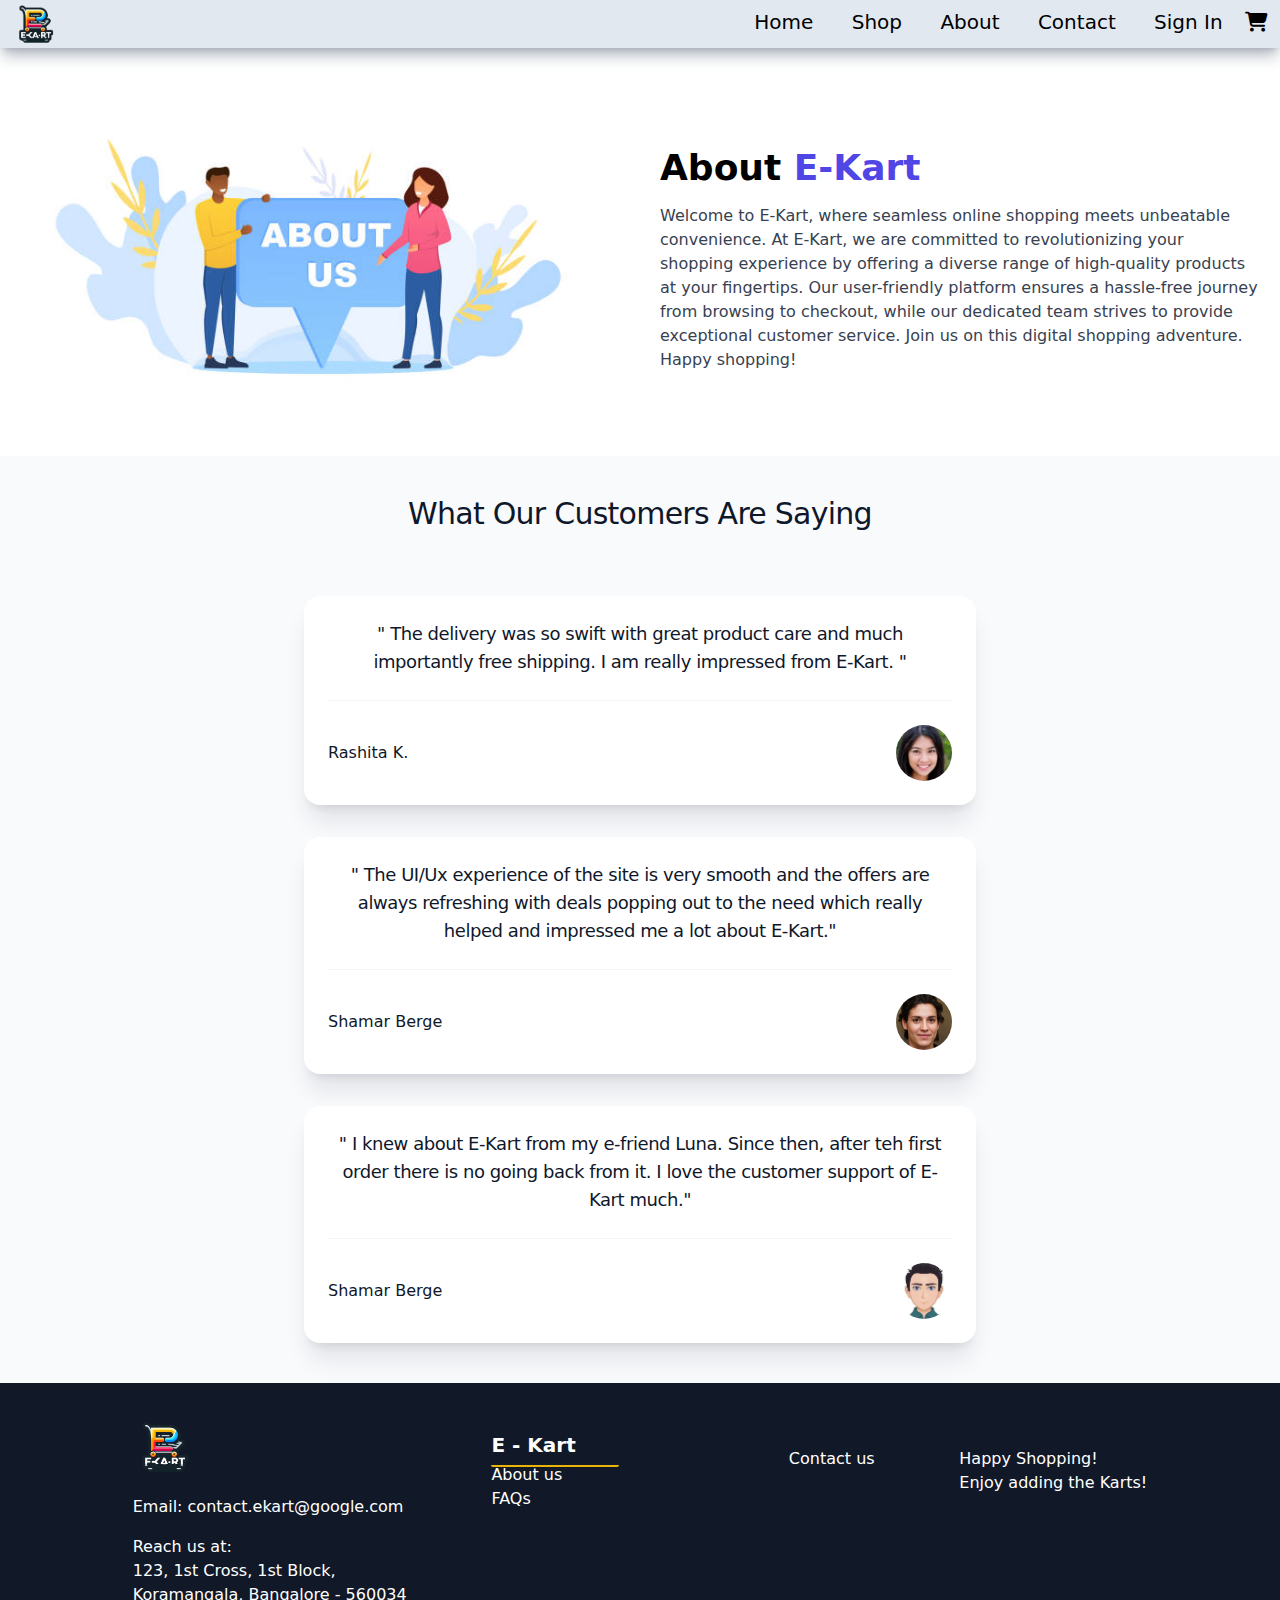
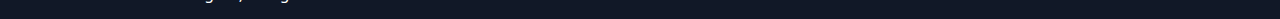
==== prod/about.html @ db1062e4 ":tada: Initialize project" ====
<!DOCTYPE html>
<html lang="en">
<head>
    <meta charset="UTF-8">
    <meta name="viewport" content="width=device-width, initial-scale=1.0">
    <title>About</title>
    <link rel="stylesheet" href="output.css">
    <link rel="shortcut icon" href="../img/logo.png" type="image/x-icon">
    <link rel="stylesheet" href="https://cdnjs.cloudflare.com/ajax/libs/font-awesome/6.4.0/css/all.min.css">
</head>
<body>
    <!-- Navbar - Starts Here -->
    <nav class="bg-slate-200 shadow-lg shadow-gray-400/80">
        <div class="flex place-content-between px-3">
            <div>
                <img class="h-12 w-auto" src="../img/logo.png" alt="Logo">
            </div>
            <div class="pt-2">
                <div class="text-xl">
                    <a class="px-4 hover:text-green-700" href="index.html">Home</a>
                    <a class="px-4 hover:text-green-700" href="shop.html">Shop</a>
                    <a class="px-4 hover:text-green-700" href="about.html">About</a>
                    <a class="px-4 hover:text-green-700" href="contact.html">Contact</a>
                    <a class="px-4 hover:text-green-700" href="signin.html">Sign In</a>
                    <a href="cart.html"><i id="bag" class="fa-solid fa-cart-shopping"></i></a>
                </div>
            </div>
        </div>
    </nav>
    <!-- Navbar - Ends Here -->

    <section class="about">
        <div class="flex items-center max-w-screen-xl">
            <div class="w-1/2 p-10">
                <div class="image object-center text-center">
                    <img src="../img/about.png" alt="About Us">
                </div>
            </div>
            <div class="w-1/2 p-5">
                <div class="text">
                    <h2 class="my-4 font-bold text-3xl sm:text-4xl">About <span class="text-indigo-600">E-Kart</span>
                    </h2>
                    <p class="text-gray-700">
                        Welcome to E-Kart, where seamless online shopping meets unbeatable convenience. At E-Kart, we are committed to revolutionizing your shopping experience by offering a diverse range of high-quality products at your fingertips. Our user-friendly platform ensures a hassle-free journey from browsing to checkout, while our dedicated team strives to provide exceptional customer service. Join us on this digital shopping adventure. Happy shopping!
                    </p>
                </div>
            </div>
        </div>
    </section>

    <!-- Testimonials - Section starts here -->
    <section id="testimonials" class="bg-slate-50 py-10">
        <div class="mx-auto max-w-7xl px-4 sm:px-6 lg:px-8 text-center">
            <h2 class="font-display text-3xl tracking-tight text-slate-900">What Our Customers Are Saying</h2>
                <ul class="mx-auto mt-16 grid max-w-2xl grid-cols-1 gap-6 sm:gap-8">
            
                <li class="flex flex-col gap-y-6 sm:gap-y-8">
                    <figure class="relative rounded-2xl bg-white p-6 shadow-xl shadow-slate-900/10">
                        <p class="text-lg tracking-tight text-slate-900">" The delivery was so swift with great product care and much importantly free shipping. I am really impressed from E-Kart. "</p>
                        <figcaption class="relative mt-6 flex items-center justify-between border-t border-slate-100 pt-6">
                        <div>
                            <div class="font-display text-base text-slate-900">Rashita K.</div>
                        </div>
                        <div class="overflow-hidden rounded-full bg-slate-50">
                            <img class="h-14 w-14 object-cover" src="../img/feedback/f1.jpeg" alt="user1">
                        </div>
                        </figcaption>
                    </figure>
                </li>

                <li class="flex flex-col gap-y-6 sm:gap-y-8">
                    <figure class="relative rounded-2xl bg-white p-6 shadow-xl shadow-slate-900/10">
                    <p class="text-lg tracking-tight text-slate-900">" The UI/Ux experience of the site is very smooth and the offers are always refreshing with deals popping out to the need which really helped and impressed me a lot about E-Kart."</p>
                    <figcaption class="relative mt-6 flex items-center justify-between border-t border-slate-100 pt-6">
                        <div>
                        <div class="font-display text-base text-slate-900">Shamar Berge</div>
                        </div>
                        <div class="overflow-hidden rounded-full bg-slate-50">
                        <img class="h-14 w-14 object-cover" src="../img/feedback/f2.jpg" alt="user2">
                        </div>
                    </figcaption>
                    </figure>
                </li>

                <li class="flex flex-col gap-y-6 sm:gap-y-8">
                    <figure class="relative rounded-2xl bg-white p-6 shadow-xl shadow-slate-900/10">
                    <p class="text-lg tracking-tight text-slate-900">" I knew about E-Kart from my e-friend Luna. Since then, after teh first order there is no going back from it. I love the customer support of E-Kart much."</p>
                    <figcaption class="relative mt-6 flex items-center justify-between border-t border-slate-100 pt-6">
                        <div>
                        <div class="font-display text-base text-slate-900">Shamar Berge</div>
                        </div>
                        <div class="overflow-hidden rounded-full bg-slate-50">
                        <img class="h-14 w-14 object-cover" src="../img/feedback/f3.jpeg" alt="user2">
                        </div>
                    </figcaption>
                    </figure>
                </li>
            </ul>
        </div>
      </section>
    <!-- Testimonials - Section starts here -->


    <!-- Footer - Section starts here -->
    <footer class="w-full bg-gray-900 px-4 text-white pt-8 flex flex-col md:flex-row flex-wrap justify-evenly md:px-12">
        <div>
            <img class="w-30 h-16 rounded-full" src="../img/logo.png" alt="">
            <p class="my-4">Email: contact.ekart@google.com</p>
            <p class="pb-3">
                Reach us at: <br> 
                123, 1st Cross, 1st Block, <br>
                Koramangala, Bangalore - 560034
            </p>
        </div>

        <div>
            <h2 class="font-bold text-xl mt-4">E - Kart</h2>
            <div class="w-32 h-1 border-b-2 border-yellow-500 rounded-2xl my-1">
                <a class="w-auto" href="about.html">About us</p>
                <p>FAQs</p>
            </div>
        </div>

        <div class="mt-3 pt-5">
            <a href="contact.html">Contact us</p>
        </div>

        <div class="mt-3 pt-5">
            <p>Happy Shopping!</p>
            <p>Enjoy adding the Karts!</p>
        </div>
    </footer>
    <!-- Footer - Section ends here -->

</body>
</html>
---- prod/output.css ----
/*
! tailwindcss v3.4.1 | MIT License | https://tailwindcss.com
*/

/*
1. Prevent padding and border from affecting element width. (https://github.com/mozdevs/cssremedy/issues/4)
2. Allow adding a border to an element by just adding a border-width. (https://github.com/tailwindcss/tailwindcss/pull/116)
*/

*,
::before,
::after {
  box-sizing: border-box;
  /* 1 */
  border-width: 0;
  /* 2 */
  border-style: solid;
  /* 2 */
  border-color: #e5e7eb;
  /* 2 */
}

::before,
::after {
  --tw-content: '';
}

/*
1. Use a consistent sensible line-height in all browsers.
2. Prevent adjustments of font size after orientation changes in iOS.
3. Use a more readable tab size.
4. Use the user's configured `sans` font-family by default.
5. Use the user's configured `sans` font-feature-settings by default.
6. Use the user's configured `sans` font-variation-settings by default.
7. Disable tap highlights on iOS
*/

html,
:host {
  line-height: 1.5;
  /* 1 */
  -webkit-text-size-adjust: 100%;
  /* 2 */
  -moz-tab-size: 4;
  /* 3 */
  -o-tab-size: 4;
     tab-size: 4;
  /* 3 */
  font-family: ui-sans-serif, system-ui, sans-serif, "Apple Color Emoji", "Segoe UI Emoji", "Segoe UI Symbol", "Noto Color Emoji";
  /* 4 */
  font-feature-settings: normal;
  /* 5 */
  font-variation-settings: normal;
  /* 6 */
  -webkit-tap-highlight-color: transparent;
  /* 7 */
}

/*
1. Remove the margin in all browsers.
2. Inherit line-height from `html` so users can set them as a class directly on the `html` element.
*/

body {
  margin: 0;
  /* 1 */
  line-height: inherit;
  /* 2 */
}

/*
1. Add the correct height in Firefox.
2. Correct the inheritance of border color in Firefox. (https://bugzilla.mozilla.org/show_bug.cgi?id=190655)
3. Ensure horizontal rules are visible by default.
*/

hr {
  height: 0;
  /* 1 */
  color: inherit;
  /* 2 */
  border-top-width: 1px;
  /* 3 */
}

/*
Add the correct text decoration in Chrome, Edge, and Safari.
*/

abbr:where([title]) {
  -webkit-text-decoration: underline dotted;
          text-decoration: underline dotted;
}

/*
Remove the default font size and weight for headings.
*/

h1,
h2,
h3,
h4,
h5,
h6 {
  font-size: inherit;
  font-weight: inherit;
}

/*
Reset links to optimize for opt-in styling instead of opt-out.
*/

a {
  color: inherit;
  text-decoration: inherit;
}

/*
Add the correct font weight in Edge and Safari.
*/

b,
strong {
  font-weight: bolder;
}

/*
1. Use the user's configured `mono` font-family by default.
2. Use the user's configured `mono` font-feature-settings by default.
3. Use the user's configured `mono` font-variation-settings by default.
4. Correct the odd `em` font sizing in all browsers.
*/

code,
kbd,
samp,
pre {
  font-family: ui-monospace, SFMono-Regular, Menlo, Monaco, Consolas, "Liberation Mono", "Courier New", monospace;
  /* 1 */
  font-feature-settings: normal;
  /* 2 */
  font-variation-settings: normal;
  /* 3 */
  font-size: 1em;
  /* 4 */
}

/*
Add the correct font size in all browsers.
*/

small {
  font-size: 80%;
}

/*
Prevent `sub` and `sup` elements from affecting the line height in all browsers.
*/

sub,
sup {
  font-size: 75%;
  line-height: 0;
  position: relative;
  vertical-align: baseline;
}

sub {
  bottom: -0.25em;
}

sup {
  top: -0.5em;
}

/*
1. Remove text indentation from table contents in Chrome and Safari. (https://bugs.chromium.org/p/chromium/issues/detail?id=999088, https://bugs.webkit.org/show_bug.cgi?id=201297)
2. Correct table border color inheritance in all Chrome and Safari. (https://bugs.chromium.org/p/chromium/issues/detail?id=935729, https://bugs.webkit.org/show_bug.cgi?id=195016)
3. Remove gaps between table borders by default.
*/

table {
  text-indent: 0;
  /* 1 */
  border-color: inherit;
  /* 2 */
  border-collapse: collapse;
  /* 3 */
}

/*
1. Change the font styles in all browsers.
2. Remove the margin in Firefox and Safari.
3. Remove default padding in all browsers.
*/

button,
input,
optgroup,
select,
textarea {
  font-family: inherit;
  /* 1 */
  font-feature-settings: inherit;
  /* 1 */
  font-variation-settings: inherit;
  /* 1 */
  font-size: 100%;
  /* 1 */
  font-weight: inherit;
  /* 1 */
  line-height: inherit;
  /* 1 */
  color: inherit;
  /* 1 */
  margin: 0;
  /* 2 */
  padding: 0;
  /* 3 */
}

/*
Remove the inheritance of text transform in Edge and Firefox.
*/

button,
select {
  text-transform: none;
}

/*
1. Correct the inability to style clickable types in iOS and Safari.
2. Remove default button styles.
*/

button,
[type='button'],
[type='reset'],
[type='submit'] {
  -webkit-appearance: button;
  /* 1 */
  background-color: transparent;
  /* 2 */
  background-image: none;
  /* 2 */
}

/*
Use the modern Firefox focus style for all focusable elements.
*/

:-moz-focusring {
  outline: auto;
}

/*
Remove the additional `:invalid` styles in Firefox. (https://github.com/mozilla/gecko-dev/blob/2f9eacd9d3d995c937b4251a5557d95d494c9be1/layout/style/res/forms.css#L728-L737)
*/

:-moz-ui-invalid {
  box-shadow: none;
}

/*
Add the correct vertical alignment in Chrome and Firefox.
*/

progress {
  vertical-align: baseline;
}

/*
Correct the cursor style of increment and decrement buttons in Safari.
*/

::-webkit-inner-spin-button,
::-webkit-outer-spin-button {
  height: auto;
}

/*
1. Correct the odd appearance in Chrome and Safari.
2. Correct the outline style in Safari.
*/

[type='search'] {
  -webkit-appearance: textfield;
  /* 1 */
  outline-offset: -2px;
  /* 2 */
}

/*
Remove the inner padding in Chrome and Safari on macOS.
*/

::-webkit-search-decoration {
  -webkit-appearance: none;
}

/*
1. Correct the inability to style clickable types in iOS and Safari.
2. Change font properties to `inherit` in Safari.
*/

::-webkit-file-upload-button {
  -webkit-appearance: button;
  /* 1 */
  font: inherit;
  /* 2 */
}

/*
Add the correct display in Chrome and Safari.
*/

summary {
  display: list-item;
}

/*
Removes the default spacing and border for appropriate elements.
*/

blockquote,
dl,
dd,
h1,
h2,
h3,
h4,
h5,
h6,
hr,
figure,
p,
pre {
  margin: 0;
}

fieldset {
  margin: 0;
  padding: 0;
}

legend {
  padding: 0;
}

ol,
ul,
menu {
  list-style: none;
  margin: 0;
  padding: 0;
}

/*
Reset default styling for dialogs.
*/

dialog {
  padding: 0;
}

/*
Prevent resizing textareas horizontally by default.
*/

textarea {
  resize: vertical;
}

/*
1. Reset the default placeholder opacity in Firefox. (https://github.com/tailwindlabs/tailwindcss/issues/3300)
2. Set the default placeholder color to the user's configured gray 400 color.
*/

input::-moz-placeholder, textarea::-moz-placeholder {
  opacity: 1;
  /* 1 */
  color: #9ca3af;
  /* 2 */
}

input::placeholder,
textarea::placeholder {
  opacity: 1;
  /* 1 */
  color: #9ca3af;
  /* 2 */
}

/*
Set the default cursor for buttons.
*/

button,
[role="button"] {
  cursor: pointer;
}

/*
Make sure disabled buttons don't get the pointer cursor.
*/

:disabled {
  cursor: default;
}

/*
1. Make replaced elements `display: block` by default. (https://github.com/mozdevs/cssremedy/issues/14)
2. Add `vertical-align: middle` to align replaced elements more sensibly by default. (https://github.com/jensimmons/cssremedy/issues/14#issuecomment-634934210)
   This can trigger a poorly considered lint error in some tools but is included by design.
*/

img,
svg,
video,
canvas,
audio,
iframe,
embed,
object {
  display: block;
  /* 1 */
  vertical-align: middle;
  /* 2 */
}

/*
Constrain images and videos to the parent width and preserve their intrinsic aspect ratio. (https://github.com/mozdevs/cssremedy/issues/14)
*/

img,
video {
  max-width: 100%;
  height: auto;
}

/* Make elements with the HTML hidden attribute stay hidden by default */

[hidden] {
  display: none;
}

*, ::before, ::after {
  --tw-border-spacing-x: 0;
  --tw-border-spacing-y: 0;
  --tw-translate-x: 0;
  --tw-translate-y: 0;
  --tw-rotate: 0;
  --tw-skew-x: 0;
  --tw-skew-y: 0;
  --tw-scale-x: 1;
  --tw-scale-y: 1;
  --tw-pan-x:  ;
  --tw-pan-y:  ;
  --tw-pinch-zoom:  ;
  --tw-scroll-snap-strictness: proximity;
  --tw-gradient-from-position:  ;
  --tw-gradient-via-position:  ;
  --tw-gradient-to-position:  ;
  --tw-ordinal:  ;
  --tw-slashed-zero:  ;
  --tw-numeric-figure:  ;
  --tw-numeric-spacing:  ;
  --tw-numeric-fraction:  ;
  --tw-ring-inset:  ;
  --tw-ring-offset-width: 0px;
  --tw-ring-offset-color: #fff;
  --tw-ring-color: rgb(59 130 246 / 0.5);
  --tw-ring-offset-shadow: 0 0 #0000;
  --tw-ring-shadow: 0 0 #0000;
  --tw-shadow: 0 0 #0000;
  --tw-shadow-colored: 0 0 #0000;
  --tw-blur:  ;
  --tw-brightness:  ;
  --tw-contrast:  ;
  --tw-grayscale:  ;
  --tw-hue-rotate:  ;
  --tw-invert:  ;
  --tw-saturate:  ;
  --tw-sepia:  ;
  --tw-drop-shadow:  ;
  --tw-backdrop-blur:  ;
  --tw-backdrop-brightness:  ;
  --tw-backdrop-contrast:  ;
  --tw-backdrop-grayscale:  ;
  --tw-backdrop-hue-rotate:  ;
  --tw-backdrop-invert:  ;
  --tw-backdrop-opacity:  ;
  --tw-backdrop-saturate:  ;
  --tw-backdrop-sepia:  ;
}

::backdrop {
  --tw-border-spacing-x: 0;
  --tw-border-spacing-y: 0;
  --tw-translate-x: 0;
  --tw-translate-y: 0;
  --tw-rotate: 0;
  --tw-skew-x: 0;
  --tw-skew-y: 0;
  --tw-scale-x: 1;
  --tw-scale-y: 1;
  --tw-pan-x:  ;
  --tw-pan-y:  ;
  --tw-pinch-zoom:  ;
  --tw-scroll-snap-strictness: proximity;
  --tw-gradient-from-position:  ;
  --tw-gradient-via-position:  ;
  --tw-gradient-to-position:  ;
  --tw-ordinal:  ;
  --tw-slashed-zero:  ;
  --tw-numeric-figure:  ;
  --tw-numeric-spacing:  ;
  --tw-numeric-fraction:  ;
  --tw-ring-inset:  ;
  --tw-ring-offset-width: 0px;
  --tw-ring-offset-color: #fff;
  --tw-ring-color: rgb(59 130 246 / 0.5);
  --tw-ring-offset-shadow: 0 0 #0000;
  --tw-ring-shadow: 0 0 #0000;
  --tw-shadow: 0 0 #0000;
  --tw-shadow-colored: 0 0 #0000;
  --tw-blur:  ;
  --tw-brightness:  ;
  --tw-contrast:  ;
  --tw-grayscale:  ;
  --tw-hue-rotate:  ;
  --tw-invert:  ;
  --tw-saturate:  ;
  --tw-sepia:  ;
  --tw-drop-shadow:  ;
  --tw-backdrop-blur:  ;
  --tw-backdrop-brightness:  ;
  --tw-backdrop-contrast:  ;
  --tw-backdrop-grayscale:  ;
  --tw-backdrop-hue-rotate:  ;
  --tw-backdrop-invert:  ;
  --tw-backdrop-opacity:  ;
  --tw-backdrop-saturate:  ;
  --tw-backdrop-sepia:  ;
}

.container {
  width: 100%;
}

@media (min-width: 640px) {
  .container {
    max-width: 640px;
  }
}

@media (min-width: 768px) {
  .container {
    max-width: 768px;
  }
}

@media (min-width: 1024px) {
  .container {
    max-width: 1024px;
  }
}

@media (min-width: 1280px) {
  .container {
    max-width: 1280px;
  }
}

@media (min-width: 1536px) {
  .container {
    max-width: 1536px;
  }
}

.pointer-events-none {
  pointer-events: none;
}

.absolute {
  position: absolute;
}

.relative {
  position: relative;
}

.inset-0 {
  inset: 0px;
}

.left-0 {
  left: 0px;
}

.right-0 {
  right: 0px;
}

.top-0 {
  top: 0px;
}

.m-2 {
  margin: 0.5rem;
}

.mx-auto {
  margin-left: auto;
  margin-right: auto;
}

.my-1 {
  margin-top: 0.25rem;
  margin-bottom: 0.25rem;
}

.my-2 {
  margin-top: 0.5rem;
  margin-bottom: 0.5rem;
}

.my-3 {
  margin-top: 0.75rem;
  margin-bottom: 0.75rem;
}

.my-4 {
  margin-top: 1rem;
  margin-bottom: 1rem;
}

.my-6 {
  margin-top: 1.5rem;
  margin-bottom: 1.5rem;
}

.mb-1 {
  margin-bottom: 0.25rem;
}

.mb-2 {
  margin-bottom: 0.5rem;
}

.mb-4 {
  margin-bottom: 1rem;
}

.mb-5 {
  margin-bottom: 1.25rem;
}

.ml-2 {
  margin-left: 0.5rem;
}

.mr-2 {
  margin-right: 0.5rem;
}

.mr-3 {
  margin-right: 0.75rem;
}

.mr-4 {
  margin-right: 1rem;
}

.mt-1 {
  margin-top: 0.25rem;
}

.mt-10 {
  margin-top: 2.5rem;
}

.mt-16 {
  margin-top: 4rem;
}

.mt-2 {
  margin-top: 0.5rem;
}

.mt-20 {
  margin-top: 5rem;
}

.mt-3 {
  margin-top: 0.75rem;
}

.mt-4 {
  margin-top: 1rem;
}

.mt-5 {
  margin-top: 1.25rem;
}

.mt-6 {
  margin-top: 1.5rem;
}

.block {
  display: block;
}

.flex {
  display: flex;
}

.table {
  display: table;
}

.grid {
  display: grid;
}

.h-1 {
  height: 0.25rem;
}

.h-12 {
  height: 3rem;
}

.h-14 {
  height: 3.5rem;
}

.h-16 {
  height: 4rem;
}

.h-32 {
  height: 8rem;
}

.h-48 {
  height: 12rem;
}

.h-64 {
  height: 16rem;
}

.h-80 {
  height: 20rem;
}

.h-\[80vh\] {
  height: 80vh;
}

.h-\[90vh\] {
  height: 90vh;
}

.w-1\/2 {
  width: 50%;
}

.w-14 {
  width: 3.5rem;
}

.w-16 {
  width: 4rem;
}

.w-2\/4 {
  width: 50%;
}

.w-32 {
  width: 8rem;
}

.w-72 {
  width: 18rem;
}

.w-8 {
  width: 2rem;
}

.w-\[110px\] {
  width: 110px;
}

.w-auto {
  width: auto;
}

.w-fit {
  width: -moz-fit-content;
  width: fit-content;
}

.w-full {
  width: 100%;
}

.max-w-2xl {
  max-width: 42rem;
}

.max-w-7xl {
  max-width: 80rem;
}

.max-w-md {
  max-width: 28rem;
}

.max-w-screen-xl {
  max-width: 1280px;
}

.max-w-xl {
  max-width: 36rem;
}

.flex-initial {
  flex: 0 1 auto;
}

.origin-left {
  transform-origin: left;
}

.-translate-y-1\/2 {
  --tw-translate-y: -50%;
  transform: translate(var(--tw-translate-x), var(--tw-translate-y)) rotate(var(--tw-rotate)) skewX(var(--tw-skew-x)) skewY(var(--tw-skew-y)) scaleX(var(--tw-scale-x)) scaleY(var(--tw-scale-y));
}

.transform {
  transform: translate(var(--tw-translate-x), var(--tw-translate-y)) rotate(var(--tw-rotate)) skewX(var(--tw-skew-x)) skewY(var(--tw-skew-y)) scaleX(var(--tw-scale-x)) scaleY(var(--tw-scale-y));
}

.cursor-auto {
  cursor: auto;
}

.cursor-pointer {
  cursor: pointer;
}

.grid-cols-1 {
  grid-template-columns: repeat(1, minmax(0, 1fr));
}

.flex-row {
  flex-direction: row;
}

.flex-col {
  flex-direction: column;
}

.flex-wrap {
  flex-wrap: wrap;
}

.place-content-center {
  place-content: center;
}

.place-content-between {
  place-content: space-between;
}

.place-content-evenly {
  place-content: space-evenly;
}

.place-items-center {
  place-items: center;
}

.items-center {
  align-items: center;
}

.justify-center {
  justify-content: center;
}

.justify-between {
  justify-content: space-between;
}

.justify-evenly {
  justify-content: space-evenly;
}

.justify-items-center {
  justify-items: center;
}

.gap-4 {
  gap: 1rem;
}

.gap-6 {
  gap: 1.5rem;
}

.gap-x-14 {
  -moz-column-gap: 3.5rem;
       column-gap: 3.5rem;
}

.gap-y-20 {
  row-gap: 5rem;
}

.gap-y-6 {
  row-gap: 1.5rem;
}

.overflow-hidden {
  overflow: hidden;
}

.truncate {
  overflow: hidden;
  text-overflow: ellipsis;
  white-space: nowrap;
}

.rounded {
  border-radius: 0.25rem;
}

.rounded-2xl {
  border-radius: 1rem;
}

.rounded-full {
  border-radius: 9999px;
}

.rounded-lg {
  border-radius: 0.5rem;
}

.rounded-md {
  border-radius: 0.375rem;
}

.rounded-xl {
  border-radius: 0.75rem;
}

.rounded-t-xl {
  border-top-left-radius: 0.75rem;
  border-top-right-radius: 0.75rem;
}

.border {
  border-width: 1px;
}

.border-0 {
  border-width: 0px;
}

.border-b-2 {
  border-bottom-width: 2px;
}

.border-t {
  border-top-width: 1px;
}

.border-gray-300 {
  --tw-border-opacity: 1;
  border-color: rgb(209 213 219 / var(--tw-border-opacity));
}

.border-slate-100 {
  --tw-border-opacity: 1;
  border-color: rgb(241 245 249 / var(--tw-border-opacity));
}

.border-yellow-500 {
  --tw-border-opacity: 1;
  border-color: rgb(234 179 8 / var(--tw-border-opacity));
}

.bg-blue-500 {
  --tw-bg-opacity: 1;
  background-color: rgb(59 130 246 / var(--tw-bg-opacity));
}

.bg-gray-100 {
  --tw-bg-opacity: 1;
  background-color: rgb(243 244 246 / var(--tw-bg-opacity));
}

.bg-gray-200 {
  --tw-bg-opacity: 1;
  background-color: rgb(229 231 235 / var(--tw-bg-opacity));
}

.bg-gray-700 {
  --tw-bg-opacity: 1;
  background-color: rgb(55 65 81 / var(--tw-bg-opacity));
}

.bg-gray-900 {
  --tw-bg-opacity: 1;
  background-color: rgb(17 24 39 / var(--tw-bg-opacity));
}

.bg-green-500 {
  --tw-bg-opacity: 1;
  background-color: rgb(34 197 94 / var(--tw-bg-opacity));
}

.bg-indigo-500 {
  --tw-bg-opacity: 1;
  background-color: rgb(99 102 241 / var(--tw-bg-opacity));
}

.bg-red-500 {
  --tw-bg-opacity: 1;
  background-color: rgb(239 68 68 / var(--tw-bg-opacity));
}

.bg-slate-200 {
  --tw-bg-opacity: 1;
  background-color: rgb(226 232 240 / var(--tw-bg-opacity));
}

.bg-slate-50 {
  --tw-bg-opacity: 1;
  background-color: rgb(248 250 252 / var(--tw-bg-opacity));
}

.bg-white {
  --tw-bg-opacity: 1;
  background-color: rgb(255 255 255 / var(--tw-bg-opacity));
}

.bg-cover {
  background-size: cover;
}

.bg-top {
  background-position: top;
}

.object-cover {
  -o-object-fit: cover;
     object-fit: cover;
}

.object-center {
  -o-object-position: center;
     object-position: center;
}

.p-10 {
  padding: 2.5rem;
}

.p-5 {
  padding: 1.25rem;
}

.p-6 {
  padding: 1.5rem;
}

.p-8 {
  padding: 2rem;
}

.p-\[14px\] {
  padding: 14px;
}

.px-0 {
  padding-left: 0px;
  padding-right: 0px;
}

.px-2 {
  padding-left: 0.5rem;
  padding-right: 0.5rem;
}

.px-3 {
  padding-left: 0.75rem;
  padding-right: 0.75rem;
}

.px-4 {
  padding-left: 1rem;
  padding-right: 1rem;
}

.px-6 {
  padding-left: 1.5rem;
  padding-right: 1.5rem;
}

.py-1 {
  padding-top: 0.25rem;
  padding-bottom: 0.25rem;
}

.py-10 {
  padding-top: 2.5rem;
  padding-bottom: 2.5rem;
}

.py-2 {
  padding-top: 0.5rem;
  padding-bottom: 0.5rem;
}

.py-20 {
  padding-top: 5rem;
  padding-bottom: 5rem;
}

.py-3 {
  padding-top: 0.75rem;
  padding-bottom: 0.75rem;
}

.py-4 {
  padding-top: 1rem;
  padding-bottom: 1rem;
}

.py-8 {
  padding-top: 2rem;
  padding-bottom: 2rem;
}

.pb-10 {
  padding-bottom: 2.5rem;
}

.pb-20 {
  padding-bottom: 5rem;
}

.pb-3 {
  padding-bottom: 0.75rem;
}

.pb-8 {
  padding-bottom: 2rem;
}

.pt-10 {
  padding-top: 2.5rem;
}

.pt-2 {
  padding-top: 0.5rem;
}

.pt-3 {
  padding-top: 0.75rem;
}

.pt-5 {
  padding-top: 1.25rem;
}

.pt-6 {
  padding-top: 1.5rem;
}

.pt-8 {
  padding-top: 2rem;
}

.pt-\[100px\] {
  padding-top: 100px;
}

.text-left {
  text-align: left;
}

.text-center {
  text-align: center;
}

.text-2xl {
  font-size: 1.5rem;
  line-height: 2rem;
}

.text-3xl {
  font-size: 1.875rem;
  line-height: 2.25rem;
}

.text-4xl {
  font-size: 2.25rem;
  line-height: 2.5rem;
}

.text-5xl {
  font-size: 3rem;
  line-height: 1;
}

.text-base {
  font-size: 1rem;
  line-height: 1.5rem;
}

.text-lg {
  font-size: 1.125rem;
  line-height: 1.75rem;
}

.text-sm {
  font-size: 0.875rem;
  line-height: 1.25rem;
}

.text-xl {
  font-size: 1.25rem;
  line-height: 1.75rem;
}

.text-xs {
  font-size: 0.75rem;
  line-height: 1rem;
}

.font-bold {
  font-weight: 700;
}

.font-medium {
  font-weight: 500;
}

.font-normal {
  font-weight: 400;
}

.font-semibold {
  font-weight: 600;
}

.uppercase {
  text-transform: uppercase;
}

.capitalize {
  text-transform: capitalize;
}

.leading-6 {
  line-height: 1.5rem;
}

.leading-8 {
  line-height: 2rem;
}

.leading-tight {
  line-height: 1.25;
}

.tracking-tight {
  letter-spacing: -0.025em;
}

.text-black {
  --tw-text-opacity: 1;
  color: rgb(0 0 0 / var(--tw-text-opacity));
}

.text-cyan-400 {
  --tw-text-opacity: 1;
  color: rgb(34 211 238 / var(--tw-text-opacity));
}

.text-gray-400 {
  --tw-text-opacity: 1;
  color: rgb(156 163 175 / var(--tw-text-opacity));
}

.text-gray-500 {
  --tw-text-opacity: 1;
  color: rgb(107 114 128 / var(--tw-text-opacity));
}

.text-gray-600 {
  --tw-text-opacity: 1;
  color: rgb(75 85 99 / var(--tw-text-opacity));
}

.text-gray-700 {
  --tw-text-opacity: 1;
  color: rgb(55 65 81 / var(--tw-text-opacity));
}

.text-gray-800 {
  --tw-text-opacity: 1;
  color: rgb(31 41 55 / var(--tw-text-opacity));
}

.text-gray-900 {
  --tw-text-opacity: 1;
  color: rgb(17 24 39 / var(--tw-text-opacity));
}

.text-green-700 {
  --tw-text-opacity: 1;
  color: rgb(21 128 61 / var(--tw-text-opacity));
}

.text-indigo-600 {
  --tw-text-opacity: 1;
  color: rgb(79 70 229 / var(--tw-text-opacity));
}

.text-orange-400 {
  --tw-text-opacity: 1;
  color: rgb(251 146 60 / var(--tw-text-opacity));
}

.text-red-700 {
  --tw-text-opacity: 1;
  color: rgb(185 28 28 / var(--tw-text-opacity));
}

.text-slate-900 {
  --tw-text-opacity: 1;
  color: rgb(15 23 42 / var(--tw-text-opacity));
}

.text-teal-600 {
  --tw-text-opacity: 1;
  color: rgb(13 148 136 / var(--tw-text-opacity));
}

.text-white {
  --tw-text-opacity: 1;
  color: rgb(255 255 255 / var(--tw-text-opacity));
}

.antialiased {
  -webkit-font-smoothing: antialiased;
  -moz-osx-font-smoothing: grayscale;
}

.opacity-60 {
  opacity: 0.6;
}

.opacity-75 {
  opacity: 0.75;
}

.shadow-2xl {
  --tw-shadow: 0 25px 50px -12px rgb(0 0 0 / 0.25);
  --tw-shadow-colored: 0 25px 50px -12px var(--tw-shadow-color);
  box-shadow: var(--tw-ring-offset-shadow, 0 0 #0000), var(--tw-ring-shadow, 0 0 #0000), var(--tw-shadow);
}

.shadow-lg {
  --tw-shadow: 0 10px 15px -3px rgb(0 0 0 / 0.1), 0 4px 6px -4px rgb(0 0 0 / 0.1);
  --tw-shadow-colored: 0 10px 15px -3px var(--tw-shadow-color), 0 4px 6px -4px var(--tw-shadow-color);
  box-shadow: var(--tw-ring-offset-shadow, 0 0 #0000), var(--tw-ring-shadow, 0 0 #0000), var(--tw-shadow);
}

.shadow-md {
  --tw-shadow: 0 4px 6px -1px rgb(0 0 0 / 0.1), 0 2px 4px -2px rgb(0 0 0 / 0.1);
  --tw-shadow-colored: 0 4px 6px -1px var(--tw-shadow-color), 0 2px 4px -2px var(--tw-shadow-color);
  box-shadow: var(--tw-ring-offset-shadow, 0 0 #0000), var(--tw-ring-shadow, 0 0 #0000), var(--tw-shadow);
}

.shadow-xl {
  --tw-shadow: 0 20px 25px -5px rgb(0 0 0 / 0.1), 0 8px 10px -6px rgb(0 0 0 / 0.1);
  --tw-shadow-colored: 0 20px 25px -5px var(--tw-shadow-color), 0 8px 10px -6px var(--tw-shadow-color);
  box-shadow: var(--tw-ring-offset-shadow, 0 0 #0000), var(--tw-ring-shadow, 0 0 #0000), var(--tw-shadow);
}

.shadow-gray-400\/80 {
  --tw-shadow-color: rgb(156 163 175 / 0.8);
  --tw-shadow: var(--tw-shadow-colored);
}

.shadow-slate-900\/10 {
  --tw-shadow-color: rgb(15 23 42 / 0.1);
  --tw-shadow: var(--tw-shadow-colored);
}

.outline-none {
  outline: 2px solid transparent;
  outline-offset: 2px;
}

.ring-4 {
  --tw-ring-offset-shadow: var(--tw-ring-inset) 0 0 0 var(--tw-ring-offset-width) var(--tw-ring-offset-color);
  --tw-ring-shadow: var(--tw-ring-inset) 0 0 0 calc(4px + var(--tw-ring-offset-width)) var(--tw-ring-color);
  box-shadow: var(--tw-ring-offset-shadow), var(--tw-ring-shadow), var(--tw-shadow, 0 0 #0000);
}

.ring-gray-900\/5 {
  --tw-ring-color: rgb(17 24 39 / 0.05);
}

.transition-all {
  transition-property: all;
  transition-timing-function: cubic-bezier(0.4, 0, 0.2, 1);
  transition-duration: 150ms;
}

.transition-colors {
  transition-property: color, background-color, border-color, text-decoration-color, fill, stroke;
  transition-timing-function: cubic-bezier(0.4, 0, 0.2, 1);
  transition-duration: 150ms;
}

.duration-100 {
  transition-duration: 100ms;
}

.duration-200 {
  transition-duration: 200ms;
}

.duration-500 {
  transition-duration: 500ms;
}

.ease-in-out {
  transition-timing-function: cubic-bezier(0.4, 0, 0.2, 1);
}

.placeholder\:text-transparent::-moz-placeholder {
  color: transparent;
}

.placeholder\:text-transparent::placeholder {
  color: transparent;
}

.hover\:scale-105:hover {
  --tw-scale-x: 1.05;
  --tw-scale-y: 1.05;
  transform: translate(var(--tw-translate-x), var(--tw-translate-y)) rotate(var(--tw-rotate)) skewX(var(--tw-skew-x)) skewY(var(--tw-skew-y)) scaleX(var(--tw-scale-x)) scaleY(var(--tw-scale-y));
}

.hover\:cursor-pointer:hover {
  cursor: pointer;
}

.hover\:bg-gray-700:hover {
  --tw-bg-opacity: 1;
  background-color: rgb(55 65 81 / var(--tw-bg-opacity));
}

.hover\:bg-green-400:hover {
  --tw-bg-opacity: 1;
  background-color: rgb(74 222 128 / var(--tw-bg-opacity));
}

.hover\:bg-indigo-600:hover {
  --tw-bg-opacity: 1;
  background-color: rgb(79 70 229 / var(--tw-bg-opacity));
}

.hover\:text-black:hover {
  --tw-text-opacity: 1;
  color: rgb(0 0 0 / var(--tw-text-opacity));
}

.hover\:text-green-700:hover {
  --tw-text-opacity: 1;
  color: rgb(21 128 61 / var(--tw-text-opacity));
}

.hover\:underline:hover {
  text-decoration-line: underline;
}

.hover\:shadow-xl:hover {
  --tw-shadow: 0 20px 25px -5px rgb(0 0 0 / 0.1), 0 8px 10px -6px rgb(0 0 0 / 0.1);
  --tw-shadow-colored: 0 20px 25px -5px var(--tw-shadow-color), 0 8px 10px -6px var(--tw-shadow-color);
  box-shadow: var(--tw-ring-offset-shadow, 0 0 #0000), var(--tw-ring-shadow, 0 0 #0000), var(--tw-shadow);
}

.focus\:border-gray-500:focus {
  --tw-border-opacity: 1;
  border-color: rgb(107 114 128 / var(--tw-border-opacity));
}

.focus\:border-indigo-500:focus {
  --tw-border-opacity: 1;
  border-color: rgb(99 102 241 / var(--tw-border-opacity));
}

.focus\:text-gray-800:focus {
  --tw-text-opacity: 1;
  color: rgb(31 41 55 / var(--tw-text-opacity));
}

.focus\:outline-none:focus {
  outline: 2px solid transparent;
  outline-offset: 2px;
}

.focus\:ring-2:focus {
  --tw-ring-offset-shadow: var(--tw-ring-inset) 0 0 0 var(--tw-ring-offset-width) var(--tw-ring-offset-color);
  --tw-ring-shadow: var(--tw-ring-inset) 0 0 0 calc(2px + var(--tw-ring-offset-width)) var(--tw-ring-color);
  box-shadow: var(--tw-ring-offset-shadow), var(--tw-ring-shadow), var(--tw-shadow, 0 0 #0000);
}

.focus\:ring-indigo-200:focus {
  --tw-ring-opacity: 1;
  --tw-ring-color: rgb(199 210 254 / var(--tw-ring-opacity));
}

.peer:-moz-placeholder-shown ~ .peer-placeholder-shown\:top-1\/2 {
  top: 50%;
}

.peer:placeholder-shown ~ .peer-placeholder-shown\:top-1\/2 {
  top: 50%;
}

.peer:-moz-placeholder-shown ~ .peer-placeholder-shown\:text-base {
  font-size: 1rem;
  line-height: 1.5rem;
}

.peer:placeholder-shown ~ .peer-placeholder-shown\:text-base {
  font-size: 1rem;
  line-height: 1.5rem;
}

.peer:-moz-placeholder-shown ~ .peer-placeholder-shown\:text-gray-500 {
  --tw-text-opacity: 1;
  color: rgb(107 114 128 / var(--tw-text-opacity));
}

.peer:placeholder-shown ~ .peer-placeholder-shown\:text-gray-500 {
  --tw-text-opacity: 1;
  color: rgb(107 114 128 / var(--tw-text-opacity));
}

.peer:focus ~ .peer-focus\:top-0 {
  top: 0px;
}

.peer:focus ~ .peer-focus\:pl-0 {
  padding-left: 0px;
}

.peer:focus ~ .peer-focus\:text-sm {
  font-size: 0.875rem;
  line-height: 1.25rem;
}

.peer:focus ~ .peer-focus\:text-gray-800 {
  --tw-text-opacity: 1;
  color: rgb(31 41 55 / var(--tw-text-opacity));
}

@media (min-width: 640px) {
  .sm\:gap-8 {
    gap: 2rem;
  }

  .sm\:gap-y-8 {
    row-gap: 2rem;
  }

  .sm\:rounded-xl {
    border-radius: 0.75rem;
  }

  .sm\:px-10 {
    padding-left: 2.5rem;
    padding-right: 2.5rem;
  }

  .sm\:px-6 {
    padding-left: 1.5rem;
    padding-right: 1.5rem;
  }

  .sm\:text-4xl {
    font-size: 2.25rem;
    line-height: 2.5rem;
  }
}

@media (min-width: 768px) {
  .md\:w-1\/4 {
    width: 25%;
  }

  .md\:w-3\/4 {
    width: 75%;
  }

  .md\:grid-cols-2 {
    grid-template-columns: repeat(2, minmax(0, 1fr));
  }

  .md\:flex-row {
    flex-direction: row;
  }

  .md\:px-12 {
    padding-left: 3rem;
    padding-right: 3rem;
  }
}

@media (min-width: 1024px) {
  .lg\:grid-cols-3 {
    grid-template-columns: repeat(3, minmax(0, 1fr));
  }

  .lg\:px-8 {
    padding-left: 2rem;
    padding-right: 2rem;
  }
}
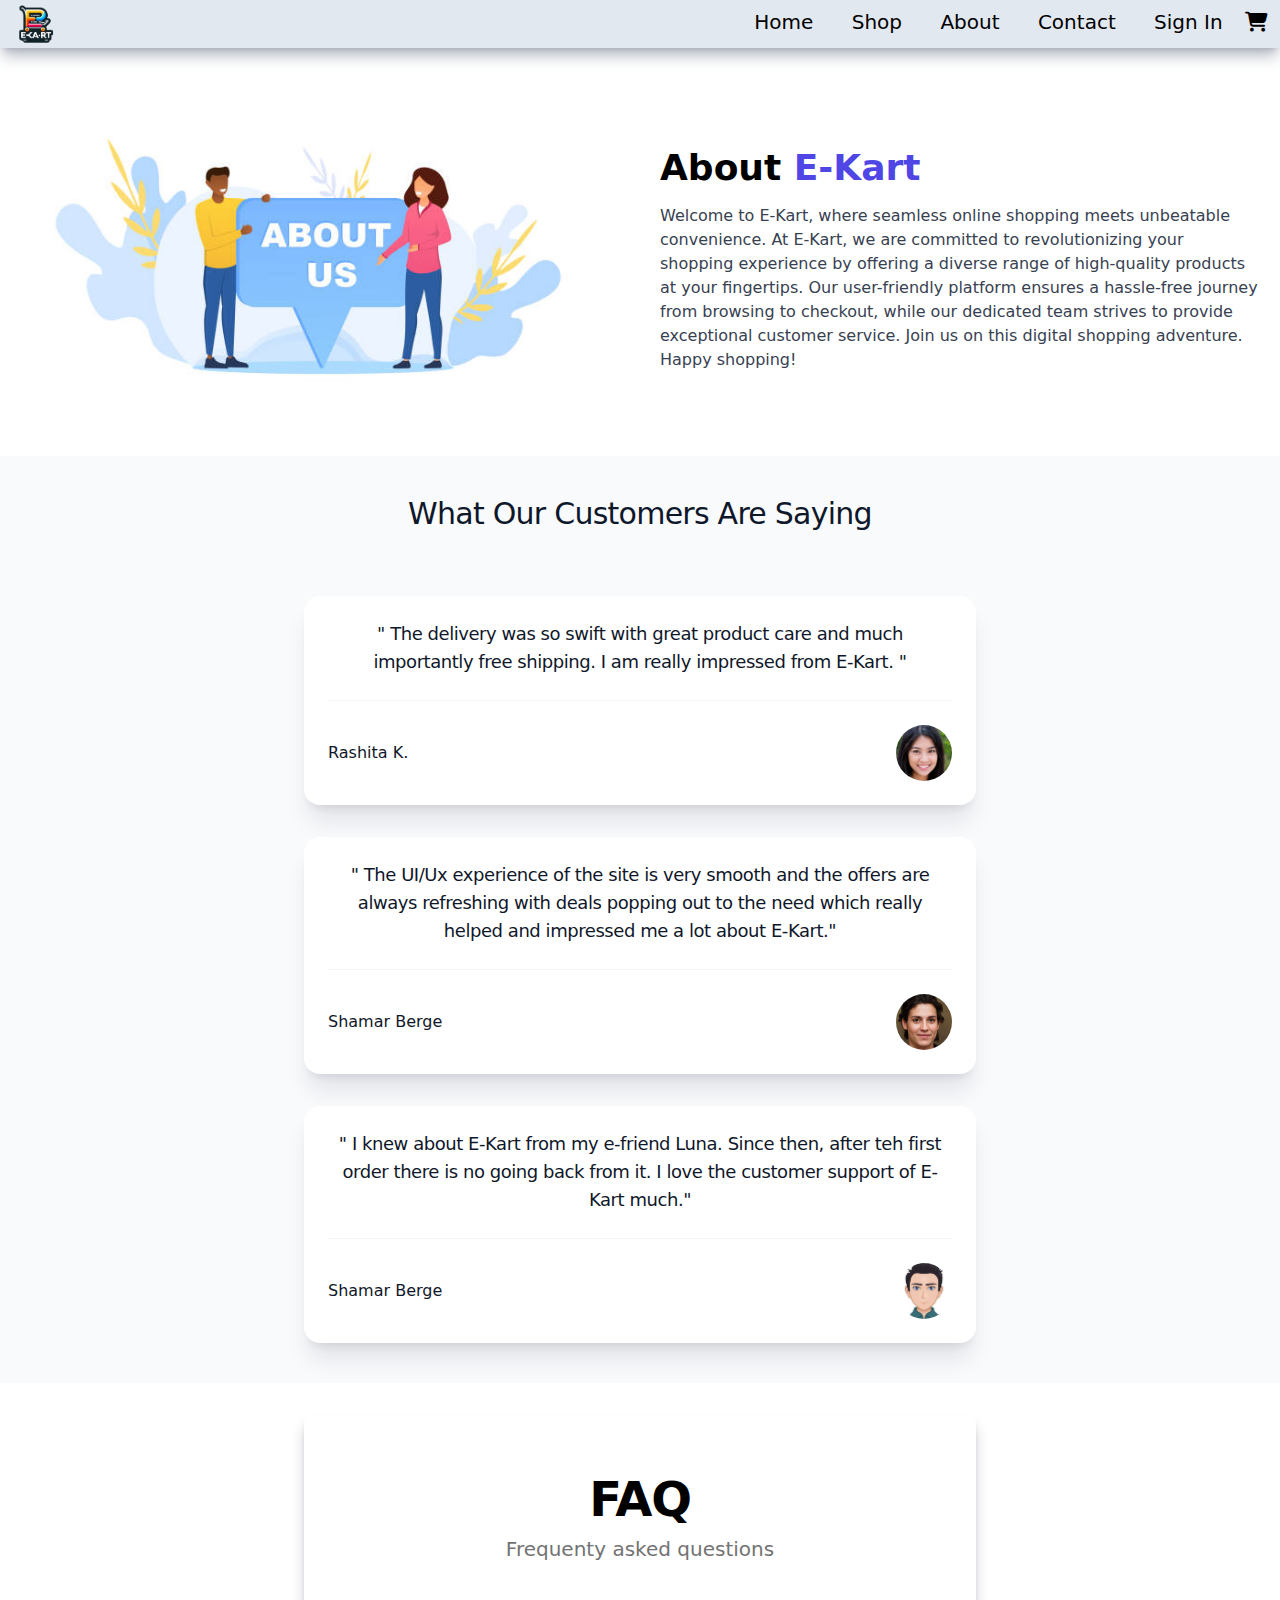
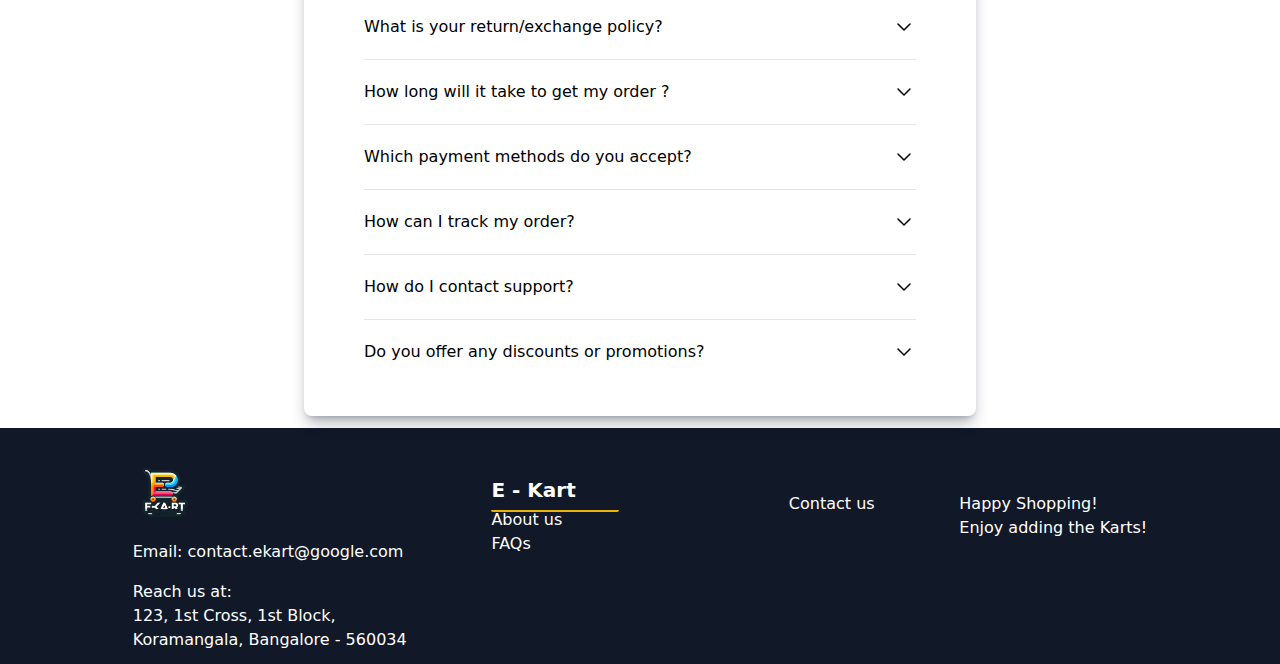
==== commit c9e9f08c: ":construction: Add more products in shop page" ====
--- a/prod/about.html
+++ b/prod/about.html
@@ -100,6 +100,122 @@
       </section>
     <!-- Testimonials - Section starts here -->
 
+    <div id="faq">
+        <div class="relative w-full bg-white px-6 pt-10 pb-8 mt-8 mb-3 shadow-lg shadow-slate-900/30 ring-gray-900/5 sm:mx-auto sm:max-w-2xl sm:rounded-lg sm:px-10">
+        <div class="mx-auto px-5">
+            <div class="flex flex-col items-center">
+                <h2 class="mt-5 text-center text-3xl font-bold tracking-tight md:text-5xl">FAQ</h2>
+                <p class="mt-3 text-lg text-neutral-500 md:text-xl">Frequenty asked questions</p>
+            </div>
+            <div class="mx-auto mt-8 grid max-w-xl divide-y divide-neutral-200">
+                <div class="py-5">
+                    <details class="group">
+                        <summary class="flex cursor-pointer list-none items-center justify-between font-medium">
+                            <span> What is your return/exchange policy?</span>
+                            <span class="transition group-open:rotate-180">
+                                    <svg fill="none" height="24" shape-rendering="geometricPrecision"
+                                        stroke="currentColor" stroke-linecap="round" stroke-linejoin="round"
+                                        stroke-width="1.5" viewBox="0 0 24 24" width="24">
+                                        <path d="M6 9l6 6 6-6"></path>
+                                    </svg>
+                            </span>
+                        </summary>
+                        <p class="group-open:animate-fadeIn mt-3 text-neutral-600">E-Kart offer a 15 day return/exchange policy. If you are not satisfied with our product within first 15 day of purchase or the delivered product found to be defective, then you can ask for refund/exchange to the product purchased.
+                        </p>
+                    </details>
+                </div>
+
+                <div class="py-5">
+                    <details class="group">
+                        <summary class="flex cursor-pointer list-none items-center justify-between font-medium">
+                            <span> How long will it take to get my order ?</span>
+                            <span class="transition group-open:rotate-180">
+                                    <svg fill="none" height="24" shape-rendering="geometricPrecision"
+                                        stroke="currentColor" stroke-linecap="round" stroke-linejoin="round"
+                                        stroke-width="1.5" viewBox="0 0 24 24" width="24">
+                                        <path d="M6 9l6 6 6-6"></path>
+                                    </svg>
+                            </span>
+                        </summary>
+                        <p class="group-open:animate-fadeIn mt-3 text-neutral-600">We offer a swift delivery services with help of our own delivery partners to deliver your favorite product within 4-5 days. If the delivery address is more than 1000 Kms then, it may take upto 7 days for delivery. Thanks for yorr patience!
+                        </p>
+                    </details>
+                </div>
+
+                <div class="py-5">
+                    <details class="group">
+                        <summary class="flex cursor-pointer list-none items-center justify-between font-medium">
+                            <span> Which payment methods do you accept?</span>
+                            <span class="transition group-open:rotate-180">
+                                    <svg fill="none" height="24" shape-rendering="geometricPrecision"
+                                        stroke="currentColor" stroke-linecap="round" stroke-linejoin="round"
+                                        stroke-width="1.5" viewBox="0 0 24 24" width="24">
+                                        <path d="M6 9l6 6 6-6"></path>
+                                    </svg>
+                            </span>
+                        </summary>
+                        <p class="group-open:animate-fadeIn mt-3 text-neutral-600">You can browse through different billing services including UPIs, Credit/Debit Card, PayPal and Net Banking as per your ease. We also offer COD to the products above certain price range and to the radar under 1000 Km.
+                        </p>
+                    </details>
+                </div>
+
+                <div class="py-5">
+                    <details class="group">
+                        <summary class="flex cursor-pointer list-none items-center justify-between font-medium">
+                            <span> How can I track my order?</span>
+                            <span class="transition group-open:rotate-180">
+                                    <svg fill="none" height="24" shape-rendering="geometricPrecision"
+                                        stroke="currentColor" stroke-linecap="round" stroke-linejoin="round"
+                                        stroke-width="1.5" viewBox="0 0 24 24" width="24">
+                                        <path d="M6 9l6 6 6-6"></path>
+                                    </svg>
+                            </span>
+                        </summary>
+                        <p class="group-open:animate-fadeIn mt-3 text-neutral-600">The order tracking is more swift now as we have expanded our delivery partners. You can track your order through the link provided in the mail or through the website.
+                        </p>
+                    </details>
+                </div>
+
+                <div class="py-5">
+                    <details class="group">
+                        <summary class="flex cursor-pointer list-none items-center justify-between font-medium">
+                            <span> How do I contact support?</span>
+                            <span class="transition group-open:rotate-180">
+                                    <svg fill="none" height="24" shape-rendering="geometricPrecision"
+                                        stroke="currentColor" stroke-linecap="round" stroke-linejoin="round"
+                                        stroke-width="1.5" viewBox="0 0 24 24" width="24">
+                                        <path d="M6 9l6 6 6-6"></path>
+                                    </svg>
+                            </span>
+                        </summary>
+                        <p class="group-open:animate-fadeIn mt-3 text-neutral-600">If you need help with our platform or
+                            have any other questions, you can contact the company's support team by submitting a support
+                            request on the contact page or by emailing support@ekart.com.
+                        </p>
+                    </details>
+                </div>
+
+                <div class="py-5">
+                    <details class="group">
+                        <summary class="flex cursor-pointer list-none items-center justify-between font-medium">
+                            <span> Do you offer any discounts or promotions?</span>
+                            <span class="transition group-open:rotate-180">
+                                    <svg fill="none" height="24" shape-rendering="geometricPrecision"
+                                        stroke="currentColor" stroke-linecap="round" stroke-linejoin="round"
+                                        stroke-width="1.5" viewBox="0 0 24 24" width="24">
+                                        <path d="M6 9l6 6 6-6"></path>
+                                    </svg>
+                            </span>
+                        </summary>
+                        <p class="group-open:animate-fadeIn mt-3 text-neutral-600">We offer discounts or promotions from time to time on various occasions. To stay up-to-date on the latest deals and special offers, you can sign up for the company's newsletter or follow it on social media.
+                        </p>
+                    </details>
+                </div>
+            </div>
+        </div>
+    </div>
+    </div>
+
 
     <!-- Footer - Section starts here -->
     <footer class="w-full bg-gray-900 px-4 text-white pt-8 flex flex-col md:flex-row flex-wrap justify-evenly md:px-12">
@@ -117,7 +233,7 @@
             <h2 class="font-bold text-xl mt-4">E - Kart</h2>
             <div class="w-32 h-1 border-b-2 border-yellow-500 rounded-2xl my-1">
                 <a class="w-auto" href="about.html">About us</p>
-                <p>FAQs</p>
+                <a class="" href="about.html#faq">FAQs</p>
             </div>
         </div>
 
@@ -133,4 +249,7 @@
     <!-- Footer - Section ends here -->
 
 </body>
-</html>+</html>
+
+<!-- TODO: more products in shop section in categorrized way -->
+<!-- Checkout-page in Cart page  -->--- a/prod/output.css
+++ b/prod/output.css
@@ -610,6 +610,11 @@
   margin: 0.5rem;
 }
 
+.mx-2 {
+  margin-left: 0.5rem;
+  margin-right: 0.5rem;
+}
+
 .mx-auto {
   margin-left: auto;
   margin-right: auto;
@@ -648,6 +653,10 @@
   margin-bottom: 0.5rem;
 }
 
+.mb-3 {
+  margin-bottom: 0.75rem;
+}
+
 .mb-4 {
   margin-bottom: 1rem;
 }
@@ -708,6 +717,10 @@
   margin-top: 1.5rem;
 }
 
+.mt-8 {
+  margin-top: 2rem;
+}
+
 .block {
   display: block;
 }
@@ -716,6 +729,10 @@
   display: flex;
 }
 
+.inline-flex {
+  display: inline-flex;
+}
+
 .table {
   display: table;
 }
@@ -724,6 +741,10 @@
   display: grid;
 }
 
+.hidden {
+  display: none;
+}
+
 .h-1 {
   height: 0.25rem;
 }
@@ -794,6 +815,10 @@
 
 .w-\[110px\] {
   width: 110px;
+}
+
+.w-\[130px\] {
+  width: 130px;
 }
 
 .w-auto {
@@ -809,6 +834,14 @@
   width: 100%;
 }
 
+.w-1 {
+  width: 0.25rem;
+}
+
+.w-4 {
+  width: 1rem;
+}
+
 .max-w-2xl {
   max-width: 42rem;
 }
@@ -827,6 +860,10 @@
 
 .max-w-xl {
   max-width: 36rem;
+}
+
+.flex-auto {
+  flex: 1 1 auto;
 }
 
 .flex-initial {
@@ -854,6 +891,10 @@
   cursor: pointer;
 }
 
+.list-none {
+  list-style-type: none;
+}
+
 .grid-cols-1 {
   grid-template-columns: repeat(1, minmax(0, 1fr));
 }
@@ -925,6 +966,17 @@
 
 .gap-y-6 {
   row-gap: 1.5rem;
+}
+
+.divide-y > :not([hidden]) ~ :not([hidden]) {
+  --tw-divide-y-reverse: 0;
+  border-top-width: calc(1px * calc(1 - var(--tw-divide-y-reverse)));
+  border-bottom-width: calc(1px * var(--tw-divide-y-reverse));
+}
+
+.divide-neutral-200 > :not([hidden]) ~ :not([hidden]) {
+  --tw-divide-opacity: 1;
+  border-color: rgb(229 229 229 / var(--tw-divide-opacity));
 }
 
 .overflow-hidden {
@@ -966,6 +1018,16 @@
   border-top-right-radius: 0.75rem;
 }
 
+.rounded-e-lg {
+  border-start-end-radius: 0.5rem;
+  border-end-end-radius: 0.5rem;
+}
+
+.rounded-s-lg {
+  border-start-start-radius: 0.5rem;
+  border-end-start-radius: 0.5rem;
+}
+
 .border {
   border-width: 1px;
 }
@@ -980,6 +1042,14 @@
 
 .border-t {
   border-top-width: 1px;
+}
+
+.border-b {
+  border-bottom-width: 1px;
+}
+
+.border-none {
+  border-style: none;
 }
 
 .border-gray-300 {
@@ -997,11 +1067,21 @@
   border-color: rgb(234 179 8 / var(--tw-border-opacity));
 }
 
+.border-gray-200 {
+  --tw-border-opacity: 1;
+  border-color: rgb(229 231 235 / var(--tw-border-opacity));
+}
+
 .bg-blue-500 {
   --tw-bg-opacity: 1;
   background-color: rgb(59 130 246 / var(--tw-bg-opacity));
 }
 
+.bg-blue-600 {
+  --tw-bg-opacity: 1;
+  background-color: rgb(37 99 235 / var(--tw-bg-opacity));
+}
+
 .bg-gray-100 {
   --tw-bg-opacity: 1;
   background-color: rgb(243 244 246 / var(--tw-bg-opacity));
@@ -1012,6 +1092,11 @@
   background-color: rgb(229 231 235 / var(--tw-bg-opacity));
 }
 
+.bg-gray-400 {
+  --tw-bg-opacity: 1;
+  background-color: rgb(156 163 175 / var(--tw-bg-opacity));
+}
+
 .bg-gray-700 {
   --tw-bg-opacity: 1;
   background-color: rgb(55 65 81 / var(--tw-bg-opacity));
@@ -1074,6 +1159,10 @@
   padding: 2.5rem;
 }
 
+.p-3 {
+  padding: 0.75rem;
+}
+
 .p-5 {
   padding: 1.25rem;
 }
@@ -1110,6 +1199,11 @@
   padding-right: 1rem;
 }
 
+.px-5 {
+  padding-left: 1.25rem;
+  padding-right: 1.25rem;
+}
+
 .px-6 {
   padding-left: 1.5rem;
   padding-right: 1.5rem;
@@ -1145,11 +1239,41 @@
   padding-bottom: 1rem;
 }
 
+.py-5 {
+  padding-top: 1.25rem;
+  padding-bottom: 1.25rem;
+}
+
 .py-8 {
   padding-top: 2rem;
   padding-bottom: 2rem;
 }
 
+.px-8 {
+  padding-left: 2rem;
+  padding-right: 2rem;
+}
+
+.px-1 {
+  padding-left: 0.25rem;
+  padding-right: 0.25rem;
+}
+
+.px-7 {
+  padding-left: 1.75rem;
+  padding-right: 1.75rem;
+}
+
+.px-10 {
+  padding-left: 2.5rem;
+  padding-right: 2.5rem;
+}
+
+.px-40 {
+  padding-left: 10rem;
+  padding-right: 10rem;
+}
+
 .pb-10 {
   padding-bottom: 2.5rem;
 }
@@ -1263,6 +1387,10 @@
   font-weight: 600;
 }
 
+.font-light {
+  font-weight: 300;
+}
+
 .uppercase {
   text-transform: uppercase;
 }
@@ -1335,6 +1463,16 @@
 .text-indigo-600 {
   --tw-text-opacity: 1;
   color: rgb(79 70 229 / var(--tw-text-opacity));
+}
+
+.text-neutral-500 {
+  --tw-text-opacity: 1;
+  color: rgb(115 115 115 / var(--tw-text-opacity));
+}
+
+.text-neutral-600 {
+  --tw-text-opacity: 1;
+  color: rgb(82 82 82 / var(--tw-text-opacity));
 }
 
 .text-orange-400 {
@@ -1399,6 +1537,12 @@
   box-shadow: var(--tw-ring-offset-shadow, 0 0 #0000), var(--tw-ring-shadow, 0 0 #0000), var(--tw-shadow);
 }
 
+.shadow-sm {
+  --tw-shadow: 0 1px 2px 0 rgb(0 0 0 / 0.05);
+  --tw-shadow-colored: 0 1px 2px 0 var(--tw-shadow-color);
+  box-shadow: var(--tw-ring-offset-shadow, 0 0 #0000), var(--tw-ring-shadow, 0 0 #0000), var(--tw-shadow);
+}
+
 .shadow-gray-400\/80 {
   --tw-shadow-color: rgb(156 163 175 / 0.8);
   --tw-shadow: var(--tw-shadow-colored);
@@ -1406,6 +1550,11 @@
 
 .shadow-slate-900\/10 {
   --tw-shadow-color: rgb(15 23 42 / 0.1);
+  --tw-shadow: var(--tw-shadow-colored);
+}
+
+.shadow-slate-900\/30 {
+  --tw-shadow-color: rgb(15 23 42 / 0.3);
   --tw-shadow: var(--tw-shadow-colored);
 }
 
@@ -1424,6 +1573,14 @@
   --tw-ring-color: rgb(17 24 39 / 0.05);
 }
 
+.transition {
+  transition-property: color, background-color, border-color, text-decoration-color, fill, stroke, opacity, box-shadow, transform, filter, -webkit-backdrop-filter;
+  transition-property: color, background-color, border-color, text-decoration-color, fill, stroke, opacity, box-shadow, transform, filter, backdrop-filter;
+  transition-property: color, background-color, border-color, text-decoration-color, fill, stroke, opacity, box-shadow, transform, filter, backdrop-filter, -webkit-backdrop-filter;
+  transition-timing-function: cubic-bezier(0.4, 0, 0.2, 1);
+  transition-duration: 150ms;
+}
+
 .transition-all {
   transition-property: all;
   transition-timing-function: cubic-bezier(0.4, 0, 0.2, 1);
@@ -1485,6 +1642,11 @@
   background-color: rgb(79 70 229 / var(--tw-bg-opacity));
 }
 
+.hover\:bg-gray-100:hover {
+  --tw-bg-opacity: 1;
+  background-color: rgb(243 244 246 / var(--tw-bg-opacity));
+}
+
 .hover\:text-black:hover {
   --tw-text-opacity: 1;
   color: rgb(0 0 0 / var(--tw-text-opacity));
@@ -1493,6 +1655,11 @@
 .hover\:text-green-700:hover {
   --tw-text-opacity: 1;
   color: rgb(21 128 61 / var(--tw-text-opacity));
+}
+
+.hover\:text-blue-700:hover {
+  --tw-text-opacity: 1;
+  color: rgb(29 78 216 / var(--tw-text-opacity));
 }
 
 .hover\:underline:hover {
@@ -1505,6 +1672,10 @@
   box-shadow: var(--tw-ring-offset-shadow, 0 0 #0000), var(--tw-ring-shadow, 0 0 #0000), var(--tw-shadow);
 }
 
+.focus\:z-10:focus {
+  z-index: 10;
+}
+
 .focus\:border-gray-500:focus {
   --tw-border-opacity: 1;
   border-color: rgb(107 114 128 / var(--tw-border-opacity));
@@ -1518,6 +1689,11 @@
 .focus\:text-gray-800:focus {
   --tw-text-opacity: 1;
   color: rgb(31 41 55 / var(--tw-text-opacity));
+}
+
+.focus\:text-blue-700:focus {
+  --tw-text-opacity: 1;
+  color: rgb(29 78 216 / var(--tw-text-opacity));
 }
 
 .focus\:outline-none:focus {
@@ -1531,11 +1707,27 @@
   box-shadow: var(--tw-ring-offset-shadow), var(--tw-ring-shadow), var(--tw-shadow, 0 0 #0000);
 }
 
+.focus\:ring-1:focus {
+  --tw-ring-offset-shadow: var(--tw-ring-inset) 0 0 0 var(--tw-ring-offset-width) var(--tw-ring-offset-color);
+  --tw-ring-shadow: var(--tw-ring-inset) 0 0 0 calc(1px + var(--tw-ring-offset-width)) var(--tw-ring-color);
+  box-shadow: var(--tw-ring-offset-shadow), var(--tw-ring-shadow), var(--tw-shadow, 0 0 #0000);
+}
+
 .focus\:ring-indigo-200:focus {
   --tw-ring-opacity: 1;
   --tw-ring-color: rgb(199 210 254 / var(--tw-ring-opacity));
 }
 
+.focus\:ring-blue-700:focus {
+  --tw-ring-opacity: 1;
+  --tw-ring-color: rgb(29 78 216 / var(--tw-ring-opacity));
+}
+
+.group[open] .group-open\:rotate-180 {
+  --tw-rotate: 180deg;
+  transform: translate(var(--tw-translate-x), var(--tw-translate-y)) rotate(var(--tw-rotate)) skewX(var(--tw-skew-x)) skewY(var(--tw-skew-y)) scaleX(var(--tw-scale-x)) scaleY(var(--tw-scale-y));
+}
+
 .peer:-moz-placeholder-shown ~ .peer-placeholder-shown\:top-1\/2 {
   top: 50%;
 }
@@ -1583,12 +1775,25 @@
 }
 
 @media (min-width: 640px) {
+  .sm\:mx-auto {
+    margin-left: auto;
+    margin-right: auto;
+  }
+
+  .sm\:max-w-2xl {
+    max-width: 42rem;
+  }
+
   .sm\:gap-8 {
     gap: 2rem;
   }
 
   .sm\:gap-y-8 {
     row-gap: 2rem;
+  }
+
+  .sm\:rounded-lg {
+    border-radius: 0.5rem;
   }
 
   .sm\:rounded-xl {
@@ -1632,6 +1837,16 @@
     padding-left: 3rem;
     padding-right: 3rem;
   }
+
+  .md\:text-5xl {
+    font-size: 3rem;
+    line-height: 1;
+  }
+
+  .md\:text-xl {
+    font-size: 1.25rem;
+    line-height: 1.75rem;
+  }
 }
 
 @media (min-width: 1024px) {
@@ -1643,4 +1858,46 @@
     padding-left: 2rem;
     padding-right: 2rem;
   }
+}
+
+@media (prefers-color-scheme: dark) {
+  .dark\:border-gray-700 {
+    --tw-border-opacity: 1;
+    border-color: rgb(55 65 81 / var(--tw-border-opacity));
+  }
+
+  .dark\:bg-gray-800 {
+    --tw-bg-opacity: 1;
+    background-color: rgb(31 41 55 / var(--tw-bg-opacity));
+  }
+
+  .dark\:text-gray-900 {
+    --tw-text-opacity: 1;
+    color: rgb(17 24 39 / var(--tw-text-opacity));
+  }
+
+  .dark\:text-white {
+    --tw-text-opacity: 1;
+    color: rgb(255 255 255 / var(--tw-text-opacity));
+  }
+
+  .dark\:hover\:bg-gray-700:hover {
+    --tw-bg-opacity: 1;
+    background-color: rgb(55 65 81 / var(--tw-bg-opacity));
+  }
+
+  .dark\:hover\:text-white:hover {
+    --tw-text-opacity: 1;
+    color: rgb(255 255 255 / var(--tw-text-opacity));
+  }
+
+  .dark\:focus\:text-white:focus {
+    --tw-text-opacity: 1;
+    color: rgb(255 255 255 / var(--tw-text-opacity));
+  }
+
+  .dark\:focus\:ring-blue-500:focus {
+    --tw-ring-opacity: 1;
+    --tw-ring-color: rgb(59 130 246 / var(--tw-ring-opacity));
+  }
 }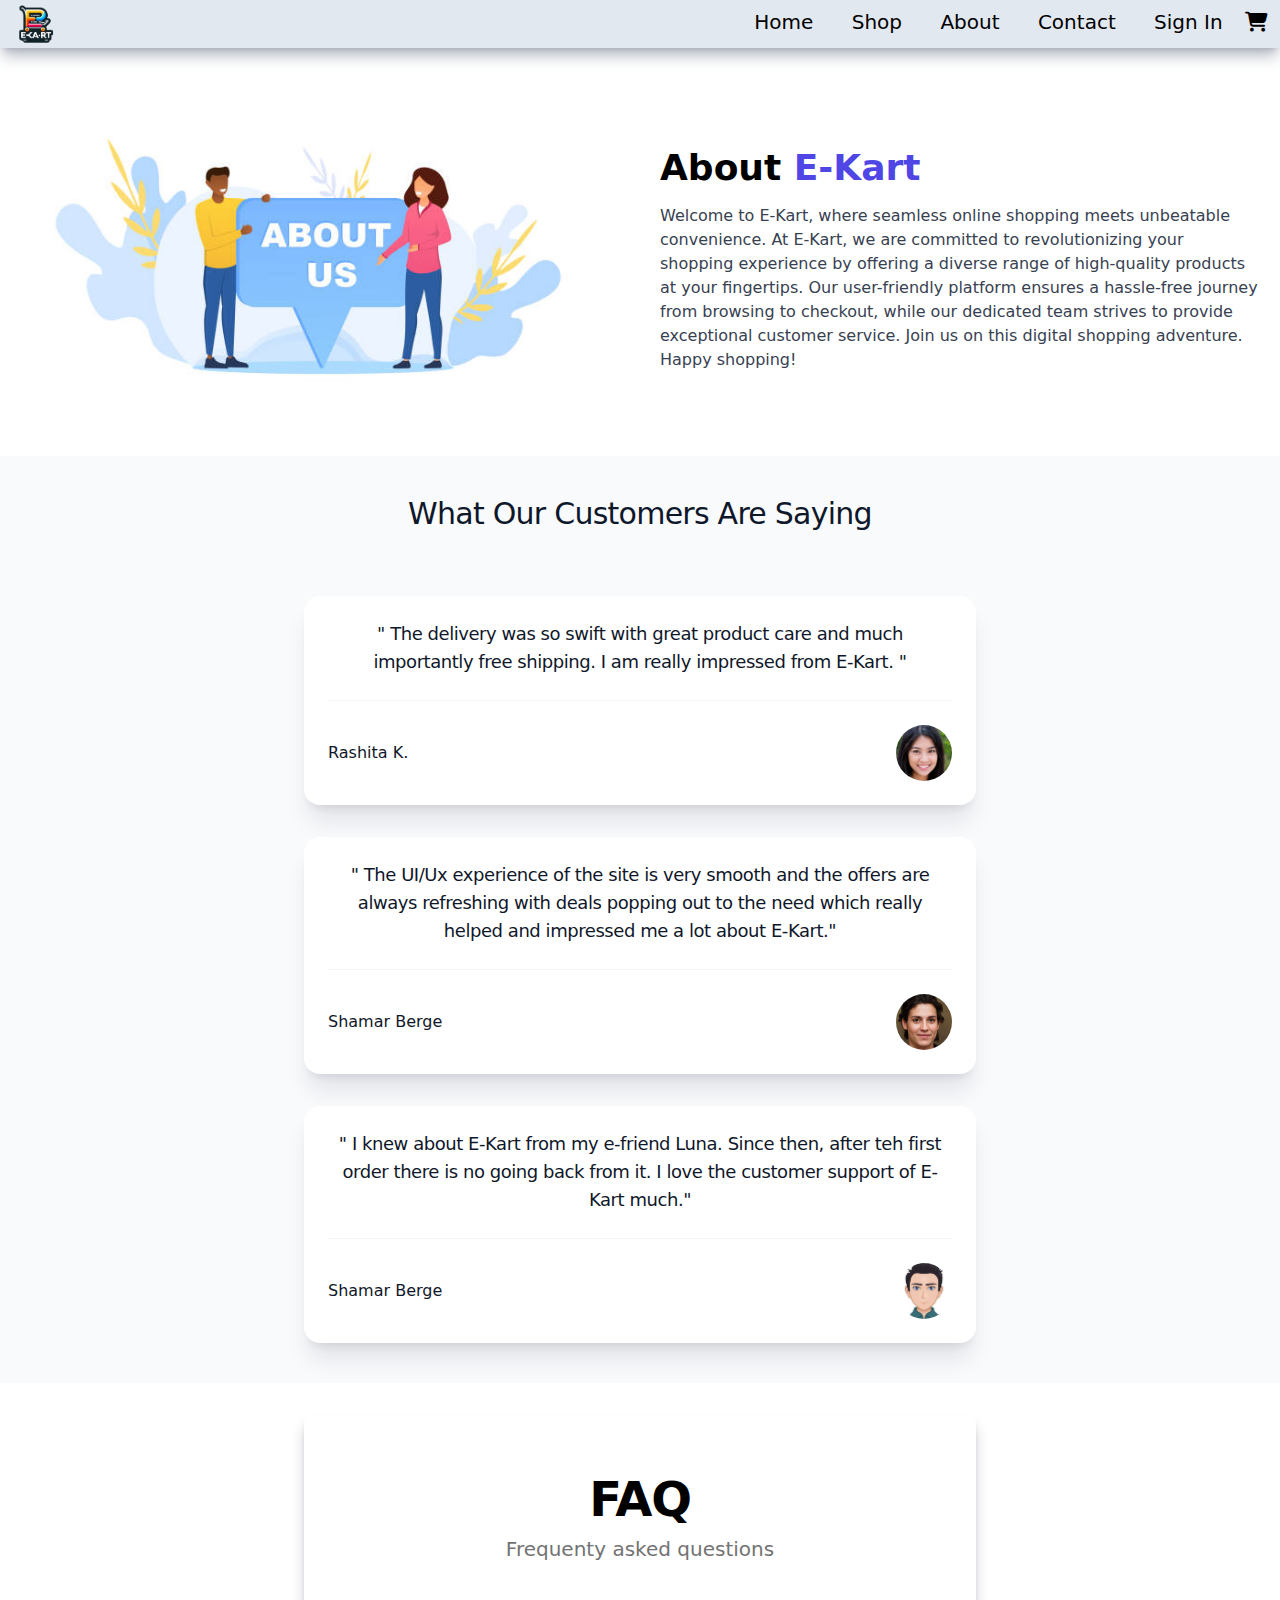
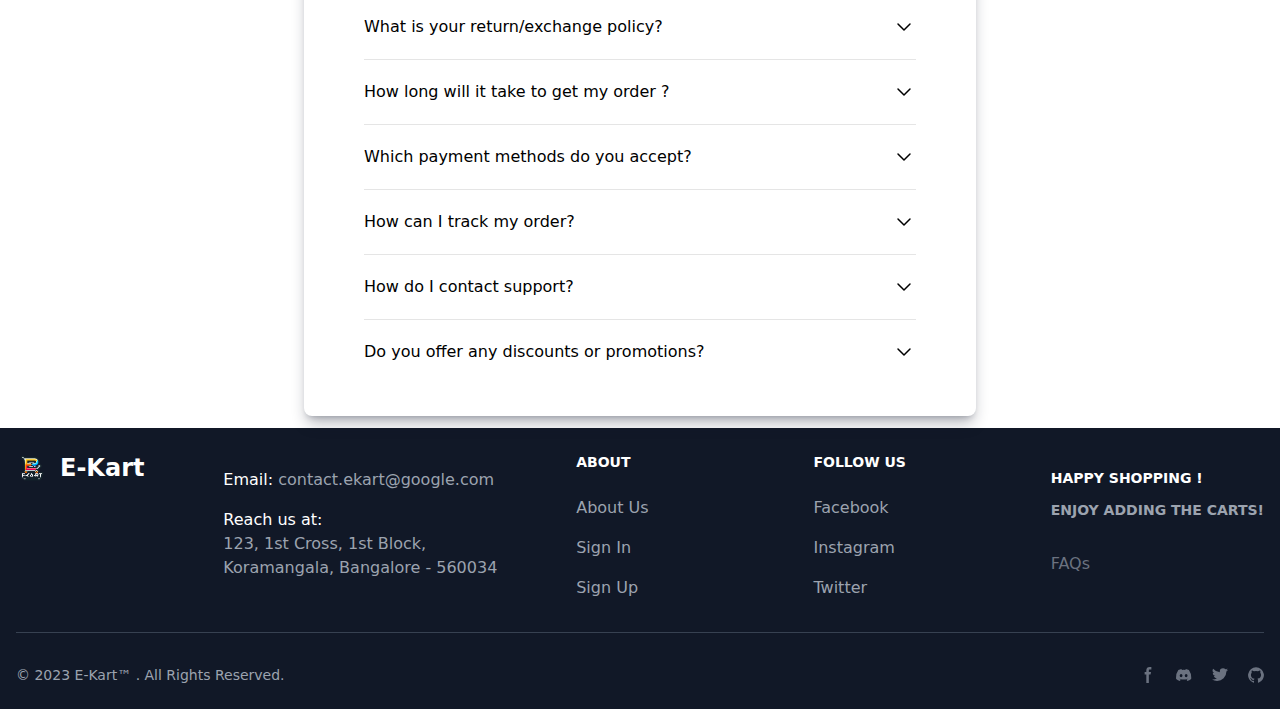
==== commit 3b42e0d8: ":art: Enhance footer" ====
--- a/prod/about.html
+++ b/prod/about.html
@@ -216,40 +216,113 @@
     </div>
     </div>
 
-
-    <!-- Footer - Section starts here -->
-    <footer class="w-full bg-gray-900 px-4 text-white pt-8 flex flex-col md:flex-row flex-wrap justify-evenly md:px-12">
-        <div>
-            <img class="w-30 h-16 rounded-full" src="../img/logo.png" alt="">
-            <p class="my-4">Email: contact.ekart@google.com</p>
-            <p class="pb-3">
-                Reach us at: <br> 
-                123, 1st Cross, 1st Block, <br>
-                Koramangala, Bangalore - 560034
-            </p>
-        </div>
-
-        <div>
-            <h2 class="font-bold text-xl mt-4">E - Kart</h2>
-            <div class="w-32 h-1 border-b-2 border-yellow-500 rounded-2xl my-1">
-                <a class="w-auto" href="about.html">About us</p>
-                <a class="" href="about.html#faq">FAQs</p>
-            </div>
-        </div>
-
-        <div class="mt-3 pt-5">
-            <a href="contact.html">Contact us</p>
-        </div>
-
-        <div class="mt-3 pt-5">
-            <p>Happy Shopping!</p>
-            <p>Enjoy adding the Karts!</p>
+    <!-- Footer - Starts Here -->
+    <footer class="bg-gray-900">
+        <div class="mx-auto w-full max-w-screen-xl p-4 py-6">
+            <div class="md:flex md:justify-between">
+            <div class="mb-6 md:mb-0">
+                <a href="index.html" class="flex items-center">
+                    <img src="../img/logo.png" class="h-8 me-3" alt="E-Kart Logo">
+                    <span class="self-center text-2xl font-semibold whitespace-nowrap text-white">E-Kart</span>
+                </a>
+            </div>
+
+            <div class="mb-6 md:mb-0">
+                <div class="self-center whitespace-nowrap text-white">
+                    <p class="my-4">Email: <span class="text-gray-400">contact.ekart@google.com</span> </p>
+                    <p class="pb-3">
+                        Reach us at: <br> 
+                        <span class="text-gray-400">123, 1st Cross, 1st Block, <br>
+                            Koramangala, Bangalore - 560034
+                        </span> 
+                    </p>
+                </div>
+            </div>
+
+            <div class="grid grid-cols-2 gap-4 sm:gap-6 sm:grid-cols-3">
+                <div>
+                    <h2 class="mb-6 text-sm font-semibold uppercase text-white">About</h2>
+                    <ul class="text-gray-400 font-medium">
+                        <li class="mb-4">
+                            <a href="about.html" class="hover:underline">About Us</a>
+                        </li>
+                        <li class="mb-4">
+                            <a href="signin.html" class="hover:underline">Sign In</a>
+                        </li>
+                        <li>
+                            <a href="signup.html" class="hover:underline">Sign Up</a>
+                        </li>
+                    </ul>
+                </div>
+
+                <div>
+                    <h2 class="mb-6 text-sm font-semibold uppercase text-white">Follow us</h2>
+                    <ul class="text-gray-400 font-medium">
+                        <li class="mb-4">
+                            <a href="https://facebook.com" class="hover:underline ">Facebook</a>
+                        </li>
+                        <li class="mb-4">
+                            <a href="https://instagram.com" class="hover:underline">Instagram</a>
+                        </li>
+                        <li>
+                            <a href="https://twitter.com" class="hover:underline">Twitter</a>
+                        </li>
+                    </ul>
+                </div>
+                
+                <div>
+                    <h2 class="mt-4 mb-3 text-sm font-semibold text-white uppercase">Happy Shopping !</h2>
+                    <h2 class="mb-8 text-sm font-semibold text-gray-400 uppercase">Enjoy adding the carts!</h2>
+                    <ul class="text-gray-500 dark:text-gray-400 font-medium">
+                        <li>
+                            <a href="about.html#faq" class="hover:underline">FAQs</a>
+                        </li>
+                    </ul>
+                </div>
+            </div>
+            </div>
+
+            <hr class="my-6 sm:mx-auto border-gray-700 lg:my-8" >
+
+            <div class="sm:flex sm:items-center sm:justify-between">
+                <span class="text-sm sm:text-center text-gray-400">&copy; 2023 <a href="index.html" class="hover:underline">E-Kart™</a> . All Rights Reserved.
+                </span>
+
+                <div class="flex mt-4 sm:justify-center sm:mt-0">
+                    <a href="https://facebook.com" class="text-gray-500 hover:text-gray-900 dark:hover:text-white">
+                        <svg class="w-4 h-4" aria-hidden="true" xmlns="http://www.w3.org/2000/svg" fill="currentColor" viewBox="0 0 8 19">
+                            <path fill-rule="evenodd" d="M6.135 3H8V0H6.135a4.147 4.147 0 0 0-4.142 4.142V6H0v3h2v9.938h3V9h2.021l.592-3H5V3.591A.6.6 0 0 1 5.592 3h.543Z" clip-rule="evenodd"/>
+                        </svg>
+                        <span class="sr-only">Facebook page</span>
+                    </a>
+
+                    <a href="https://discord.com" class="text-gray-500 hover:text-gray-900 dark:hover:text-white ms-5">
+                        <svg class="w-4 h-4" aria-hidden="true" xmlns="http://www.w3.org/2000/svg" fill="currentColor" viewBox="0 0 21 16">
+                            <path d="M16.942 1.556a16.3 16.3 0 0 0-4.126-1.3 12.04 12.04 0 0 0-.529 1.1 15.175 15.175 0 0 0-4.573 0 11.585 11.585 0 0 0-.535-1.1 16.274 16.274 0 0 0-4.129 1.3A17.392 17.392 0 0 0 .182 13.218a15.785 15.785 0 0 0 4.963 2.521c.41-.564.773-1.16 1.084-1.785a10.63 10.63 0 0 1-1.706-.83c.143-.106.283-.217.418-.33a11.664 11.664 0 0 0 10.118 0c.137.113.277.224.418.33-.544.328-1.116.606-1.71.832a12.52 12.52 0 0 0 1.084 1.785 16.46 16.46 0 0 0 5.064-2.595 17.286 17.286 0 0 0-2.973-11.59ZM6.678 10.813a1.941 1.941 0 0 1-1.8-2.045 1.93 1.93 0 0 1 1.8-2.047 1.919 1.919 0 0 1 1.8 2.047 1.93 1.93 0 0 1-1.8 2.045Zm6.644 0a1.94 1.94 0 0 1-1.8-2.045 1.93 1.93 0 0 1 1.8-2.047 1.918 1.918 0 0 1 1.8 2.047 1.93 1.93 0 0 1-1.8 2.045Z"/>
+                        </svg>
+                        <span class="sr-only">Discord community</span>
+                    </a>
+
+                    <a href="https://twitter.com" class="text-gray-500 hover:text-gray-900 dark:hover:text-white ms-5">
+                        <svg class="w-4 h-4" aria-hidden="true" xmlns="http://www.w3.org/2000/svg" fill="currentColor" viewBox="0 0 20 17">
+                            <path fill-rule="evenodd" d="M20 1.892a8.178 8.178 0 0 1-2.355.635 4.074 4.074 0 0 0 1.8-2.235 8.344 8.344 0 0 1-2.605.98A4.13 4.13 0 0 0 13.85 0a4.068 4.068 0 0 0-4.1 4.038 4 4 0 0 0 .105.919A11.705 11.705 0 0 1 1.4.734a4.006 4.006 0 0 0 1.268 5.392 4.165 4.165 0 0 1-1.859-.5v.05A4.057 4.057 0 0 0 4.1 9.635a4.19 4.19 0 0 1-1.856.07 4.108 4.108 0 0 0 3.831 2.807A8.36 8.36 0 0 1 0 14.184 11.732 11.732 0 0 0 6.291 16 11.502 11.502 0 0 0 17.964 4.5c0-.177 0-.35-.012-.523A8.143 8.143 0 0 0 20 1.892Z" clip-rule="evenodd"/>
+                        </svg>
+                        <span class="sr-only">Twitter page</span>
+                    </a>
+
+                    <a href="https://github.com" class="text-gray-500 hover:text-gray-900 dark:hover:text-white ms-5">
+                        <svg class="w-4 h-4" aria-hidden="true" xmlns="http://www.w3.org/2000/svg" fill="currentColor" viewBox="0 0 20 20">
+                            <path fill-rule="evenodd" d="M10 .333A9.911 9.911 0 0 0 6.866 19.65c.5.092.678-.215.678-.477 0-.237-.01-1.017-.014-1.845-2.757.6-3.338-1.169-3.338-1.169a2.627 2.627 0 0 0-1.1-1.451c-.9-.615.07-.6.07-.6a2.084 2.084 0 0 1 1.518 1.021 2.11 2.11 0 0 0 2.884.823c.044-.503.268-.973.63-1.325-2.2-.25-4.516-1.1-4.516-4.9A3.832 3.832 0 0 1 4.7 7.068a3.56 3.56 0 0 1 .095-2.623s.832-.266 2.726 1.016a9.409 9.409 0 0 1 4.962 0c1.89-1.282 2.717-1.016 2.717-1.016.366.83.402 1.768.1 2.623a3.827 3.827 0 0 1 1.02 2.659c0 3.807-2.319 4.644-4.525 4.889a2.366 2.366 0 0 1 .673 1.834c0 1.326-.012 2.394-.012 2.72 0 .263.18.572.681.475A9.911 9.911 0 0 0 10 .333Z" clip-rule="evenodd"/>
+                        </svg>
+                        <span class="sr-only">GitHub account</span>
+                    </a>
+                </div>
+            </div>
         </div>
     </footer>
-    <!-- Footer - Section ends here -->
+    <!-- Footer - Ends here -->
 
 </body>
 </html>
 
-<!-- TODO: more products in shop section in categorrized way -->
 <!-- Checkout-page in Cart page  -->--- a/prod/output.css
+++ b/prod/output.css
@@ -578,6 +578,18 @@
   }
 }
 
+.sr-only {
+  position: absolute;
+  width: 1px;
+  height: 1px;
+  padding: 0;
+  margin: -1px;
+  overflow: hidden;
+  clip: rect(0, 0, 0, 0);
+  white-space: nowrap;
+  border-width: 0;
+}
+
 .pointer-events-none {
   pointer-events: none;
 }
@@ -608,11 +620,6 @@
 
 .m-2 {
   margin: 0.5rem;
-}
-
-.mx-2 {
-  margin-left: 0.5rem;
-  margin-right: 0.5rem;
 }
 
 .mx-auto {
@@ -721,6 +728,22 @@
   margin-top: 2rem;
 }
 
+.mb-6 {
+  margin-bottom: 1.5rem;
+}
+
+.me-3 {
+  margin-inline-end: 0.75rem;
+}
+
+.ms-5 {
+  margin-inline-start: 1.25rem;
+}
+
+.mb-8 {
+  margin-bottom: 2rem;
+}
+
 .block {
   display: block;
 }
@@ -741,10 +764,6 @@
   display: grid;
 }
 
-.hidden {
-  display: none;
-}
-
 .h-1 {
   height: 0.25rem;
 }
@@ -783,6 +802,14 @@
 
 .h-\[90vh\] {
   height: 90vh;
+}
+
+.h-4 {
+  height: 1rem;
+}
+
+.h-8 {
+  height: 2rem;
 }
 
 .w-1\/2 {
@@ -834,10 +861,6 @@
   width: 100%;
 }
 
-.w-1 {
-  width: 0.25rem;
-}
-
 .w-4 {
   width: 1rem;
 }
@@ -860,10 +883,6 @@
 
 .max-w-xl {
   max-width: 36rem;
-}
-
-.flex-auto {
-  flex: 1 1 auto;
 }
 
 .flex-initial {
@@ -899,6 +918,18 @@
   grid-template-columns: repeat(1, minmax(0, 1fr));
 }
 
+.grid-cols-2 {
+  grid-template-columns: repeat(2, minmax(0, 1fr));
+}
+
+.grid-cols-3 {
+  grid-template-columns: repeat(3, minmax(0, 1fr));
+}
+
+.grid-cols-4 {
+  grid-template-columns: repeat(4, minmax(0, 1fr));
+}
+
 .flex-row {
   flex-direction: row;
 }
@@ -953,6 +984,10 @@
 
 .gap-6 {
   gap: 1.5rem;
+}
+
+.gap-8 {
+  gap: 2rem;
 }
 
 .gap-x-14 {
@@ -979,6 +1014,10 @@
   border-color: rgb(229 229 229 / var(--tw-divide-opacity));
 }
 
+.self-center {
+  align-self: center;
+}
+
 .overflow-hidden {
   overflow: hidden;
 }
@@ -989,6 +1028,10 @@
   white-space: nowrap;
 }
 
+.whitespace-nowrap {
+  white-space: nowrap;
+}
+
 .rounded {
   border-radius: 0.25rem;
 }
@@ -1011,6 +1054,16 @@
 
 .rounded-xl {
   border-radius: 0.75rem;
+}
+
+.rounded-e-lg {
+  border-start-end-radius: 0.5rem;
+  border-end-end-radius: 0.5rem;
+}
+
+.rounded-s-lg {
+  border-start-start-radius: 0.5rem;
+  border-end-start-radius: 0.5rem;
 }
 
 .rounded-t-xl {
@@ -1018,16 +1071,6 @@
   border-top-right-radius: 0.75rem;
 }
 
-.rounded-e-lg {
-  border-start-end-radius: 0.5rem;
-  border-end-end-radius: 0.5rem;
-}
-
-.rounded-s-lg {
-  border-start-start-radius: 0.5rem;
-  border-end-start-radius: 0.5rem;
-}
-
 .border {
   border-width: 1px;
 }
@@ -1044,12 +1087,9 @@
   border-top-width: 1px;
 }
 
-.border-b {
-  border-bottom-width: 1px;
-}
-
-.border-none {
-  border-style: none;
+.border-gray-200 {
+  --tw-border-opacity: 1;
+  border-color: rgb(229 231 235 / var(--tw-border-opacity));
 }
 
 .border-gray-300 {
@@ -1067,9 +1107,9 @@
   border-color: rgb(234 179 8 / var(--tw-border-opacity));
 }
 
-.border-gray-200 {
+.border-gray-700 {
   --tw-border-opacity: 1;
-  border-color: rgb(229 231 235 / var(--tw-border-opacity));
+  border-color: rgb(55 65 81 / var(--tw-border-opacity));
 }
 
 .bg-blue-500 {
@@ -1077,11 +1117,6 @@
   background-color: rgb(59 130 246 / var(--tw-bg-opacity));
 }
 
-.bg-blue-600 {
-  --tw-bg-opacity: 1;
-  background-color: rgb(37 99 235 / var(--tw-bg-opacity));
-}
-
 .bg-gray-100 {
   --tw-bg-opacity: 1;
   background-color: rgb(243 244 246 / var(--tw-bg-opacity));
@@ -1092,11 +1127,6 @@
   background-color: rgb(229 231 235 / var(--tw-bg-opacity));
 }
 
-.bg-gray-400 {
-  --tw-bg-opacity: 1;
-  background-color: rgb(156 163 175 / var(--tw-bg-opacity));
-}
-
 .bg-gray-700 {
   --tw-bg-opacity: 1;
   background-color: rgb(55 65 81 / var(--tw-bg-opacity));
@@ -1179,6 +1209,10 @@
   padding: 14px;
 }
 
+.p-4 {
+  padding: 1rem;
+}
+
 .px-0 {
   padding-left: 0px;
   padding-right: 0px;
@@ -1249,29 +1283,9 @@
   padding-bottom: 2rem;
 }
 
-.px-8 {
-  padding-left: 2rem;
-  padding-right: 2rem;
-}
-
-.px-1 {
-  padding-left: 0.25rem;
-  padding-right: 0.25rem;
-}
-
-.px-7 {
-  padding-left: 1.75rem;
-  padding-right: 1.75rem;
-}
-
-.px-10 {
-  padding-left: 2.5rem;
-  padding-right: 2.5rem;
-}
-
-.px-40 {
-  padding-left: 10rem;
-  padding-right: 10rem;
+.py-6 {
+  padding-top: 1.5rem;
+  padding-bottom: 1.5rem;
 }
 
 .pb-10 {
@@ -1387,10 +1401,6 @@
   font-weight: 600;
 }
 
-.font-light {
-  font-weight: 300;
-}
-
 .uppercase {
   text-transform: uppercase;
 }
@@ -1498,6 +1508,11 @@
 .text-white {
   --tw-text-opacity: 1;
   color: rgb(255 255 255 / var(--tw-text-opacity));
+}
+
+.text-gray-300 {
+  --tw-text-opacity: 1;
+  color: rgb(209 213 219 / var(--tw-text-opacity));
 }
 
 .antialiased {
@@ -1534,12 +1549,6 @@
 .shadow-xl {
   --tw-shadow: 0 20px 25px -5px rgb(0 0 0 / 0.1), 0 8px 10px -6px rgb(0 0 0 / 0.1);
   --tw-shadow-colored: 0 20px 25px -5px var(--tw-shadow-color), 0 8px 10px -6px var(--tw-shadow-color);
-  box-shadow: var(--tw-ring-offset-shadow, 0 0 #0000), var(--tw-ring-shadow, 0 0 #0000), var(--tw-shadow);
-}
-
-.shadow-sm {
-  --tw-shadow: 0 1px 2px 0 rgb(0 0 0 / 0.05);
-  --tw-shadow-colored: 0 1px 2px 0 var(--tw-shadow-color);
   box-shadow: var(--tw-ring-offset-shadow, 0 0 #0000), var(--tw-ring-shadow, 0 0 #0000), var(--tw-shadow);
 }
 
@@ -1627,6 +1636,11 @@
   cursor: pointer;
 }
 
+.hover\:bg-gray-100:hover {
+  --tw-bg-opacity: 1;
+  background-color: rgb(243 244 246 / var(--tw-bg-opacity));
+}
+
 .hover\:bg-gray-700:hover {
   --tw-bg-opacity: 1;
   background-color: rgb(55 65 81 / var(--tw-bg-opacity));
@@ -1642,24 +1656,24 @@
   background-color: rgb(79 70 229 / var(--tw-bg-opacity));
 }
 
-.hover\:bg-gray-100:hover {
-  --tw-bg-opacity: 1;
-  background-color: rgb(243 244 246 / var(--tw-bg-opacity));
-}
-
 .hover\:text-black:hover {
   --tw-text-opacity: 1;
   color: rgb(0 0 0 / var(--tw-text-opacity));
 }
 
+.hover\:text-blue-700:hover {
+  --tw-text-opacity: 1;
+  color: rgb(29 78 216 / var(--tw-text-opacity));
+}
+
 .hover\:text-green-700:hover {
   --tw-text-opacity: 1;
   color: rgb(21 128 61 / var(--tw-text-opacity));
 }
 
-.hover\:text-blue-700:hover {
-  --tw-text-opacity: 1;
-  color: rgb(29 78 216 / var(--tw-text-opacity));
+.hover\:text-gray-900:hover {
+  --tw-text-opacity: 1;
+  color: rgb(17 24 39 / var(--tw-text-opacity));
 }
 
 .hover\:underline:hover {
@@ -1672,10 +1686,6 @@
   box-shadow: var(--tw-ring-offset-shadow, 0 0 #0000), var(--tw-ring-shadow, 0 0 #0000), var(--tw-shadow);
 }
 
-.focus\:z-10:focus {
-  z-index: 10;
-}
-
 .focus\:border-gray-500:focus {
   --tw-border-opacity: 1;
   border-color: rgb(107 114 128 / var(--tw-border-opacity));
@@ -1686,19 +1696,25 @@
   border-color: rgb(99 102 241 / var(--tw-border-opacity));
 }
 
+.focus\:text-blue-700:focus {
+  --tw-text-opacity: 1;
+  color: rgb(29 78 216 / var(--tw-text-opacity));
+}
+
 .focus\:text-gray-800:focus {
   --tw-text-opacity: 1;
   color: rgb(31 41 55 / var(--tw-text-opacity));
-}
-
-.focus\:text-blue-700:focus {
-  --tw-text-opacity: 1;
-  color: rgb(29 78 216 / var(--tw-text-opacity));
 }
 
 .focus\:outline-none:focus {
   outline: 2px solid transparent;
   outline-offset: 2px;
+}
+
+.focus\:ring-1:focus {
+  --tw-ring-offset-shadow: var(--tw-ring-inset) 0 0 0 var(--tw-ring-offset-width) var(--tw-ring-offset-color);
+  --tw-ring-shadow: var(--tw-ring-inset) 0 0 0 calc(1px + var(--tw-ring-offset-width)) var(--tw-ring-color);
+  box-shadow: var(--tw-ring-offset-shadow), var(--tw-ring-shadow), var(--tw-shadow, 0 0 #0000);
 }
 
 .focus\:ring-2:focus {
@@ -1707,20 +1723,14 @@
   box-shadow: var(--tw-ring-offset-shadow), var(--tw-ring-shadow), var(--tw-shadow, 0 0 #0000);
 }
 
-.focus\:ring-1:focus {
-  --tw-ring-offset-shadow: var(--tw-ring-inset) 0 0 0 var(--tw-ring-offset-width) var(--tw-ring-offset-color);
-  --tw-ring-shadow: var(--tw-ring-inset) 0 0 0 calc(1px + var(--tw-ring-offset-width)) var(--tw-ring-color);
-  box-shadow: var(--tw-ring-offset-shadow), var(--tw-ring-shadow), var(--tw-shadow, 0 0 #0000);
+.focus\:ring-blue-700:focus {
+  --tw-ring-opacity: 1;
+  --tw-ring-color: rgb(29 78 216 / var(--tw-ring-opacity));
 }
 
 .focus\:ring-indigo-200:focus {
   --tw-ring-opacity: 1;
   --tw-ring-color: rgb(199 210 254 / var(--tw-ring-opacity));
-}
-
-.focus\:ring-blue-700:focus {
-  --tw-ring-opacity: 1;
-  --tw-ring-color: rgb(29 78 216 / var(--tw-ring-opacity));
 }
 
 .group[open] .group-open\:rotate-180 {
@@ -1780,12 +1790,40 @@
     margin-right: auto;
   }
 
+  .sm\:mt-0 {
+    margin-top: 0px;
+  }
+
+  .sm\:flex {
+    display: flex;
+  }
+
   .sm\:max-w-2xl {
     max-width: 42rem;
   }
 
+  .sm\:grid-cols-3 {
+    grid-template-columns: repeat(3, minmax(0, 1fr));
+  }
+
+  .sm\:items-center {
+    align-items: center;
+  }
+
+  .sm\:justify-center {
+    justify-content: center;
+  }
+
+  .sm\:justify-between {
+    justify-content: space-between;
+  }
+
   .sm\:gap-8 {
     gap: 2rem;
+  }
+
+  .sm\:gap-6 {
+    gap: 1.5rem;
   }
 
   .sm\:gap-y-8 {
@@ -1810,6 +1848,10 @@
     padding-right: 1.5rem;
   }
 
+  .sm\:text-center {
+    text-align: center;
+  }
+
   .sm\:text-4xl {
     font-size: 2.25rem;
     line-height: 2.5rem;
@@ -1817,6 +1859,14 @@
 }
 
 @media (min-width: 768px) {
+  .md\:mb-0 {
+    margin-bottom: 0px;
+  }
+
+  .md\:flex {
+    display: flex;
+  }
+
   .md\:w-1\/4 {
     width: 25%;
   }
@@ -1831,6 +1881,10 @@
 
   .md\:flex-row {
     flex-direction: row;
+  }
+
+  .md\:justify-between {
+    justify-content: space-between;
   }
 
   .md\:px-12 {
@@ -1850,6 +1904,11 @@
 }
 
 @media (min-width: 1024px) {
+  .lg\:my-8 {
+    margin-top: 2rem;
+    margin-bottom: 2rem;
+  }
+
   .lg\:grid-cols-3 {
     grid-template-columns: repeat(3, minmax(0, 1fr));
   }
@@ -1857,6 +1916,11 @@
   .lg\:px-8 {
     padding-left: 2rem;
     padding-right: 2rem;
+  }
+
+  .lg\:py-8 {
+    padding-top: 2rem;
+    padding-bottom: 2rem;
   }
 }
 
@@ -1871,9 +1935,9 @@
     background-color: rgb(31 41 55 / var(--tw-bg-opacity));
   }
 
-  .dark\:text-gray-900 {
-    --tw-text-opacity: 1;
-    color: rgb(17 24 39 / var(--tw-text-opacity));
+  .dark\:bg-gray-900 {
+    --tw-bg-opacity: 1;
+    background-color: rgb(17 24 39 / var(--tw-bg-opacity));
   }
 
   .dark\:text-white {
@@ -1881,6 +1945,11 @@
     color: rgb(255 255 255 / var(--tw-text-opacity));
   }
 
+  .dark\:text-gray-400 {
+    --tw-text-opacity: 1;
+    color: rgb(156 163 175 / var(--tw-text-opacity));
+  }
+
   .dark\:hover\:bg-gray-700:hover {
     --tw-bg-opacity: 1;
     background-color: rgb(55 65 81 / var(--tw-bg-opacity));
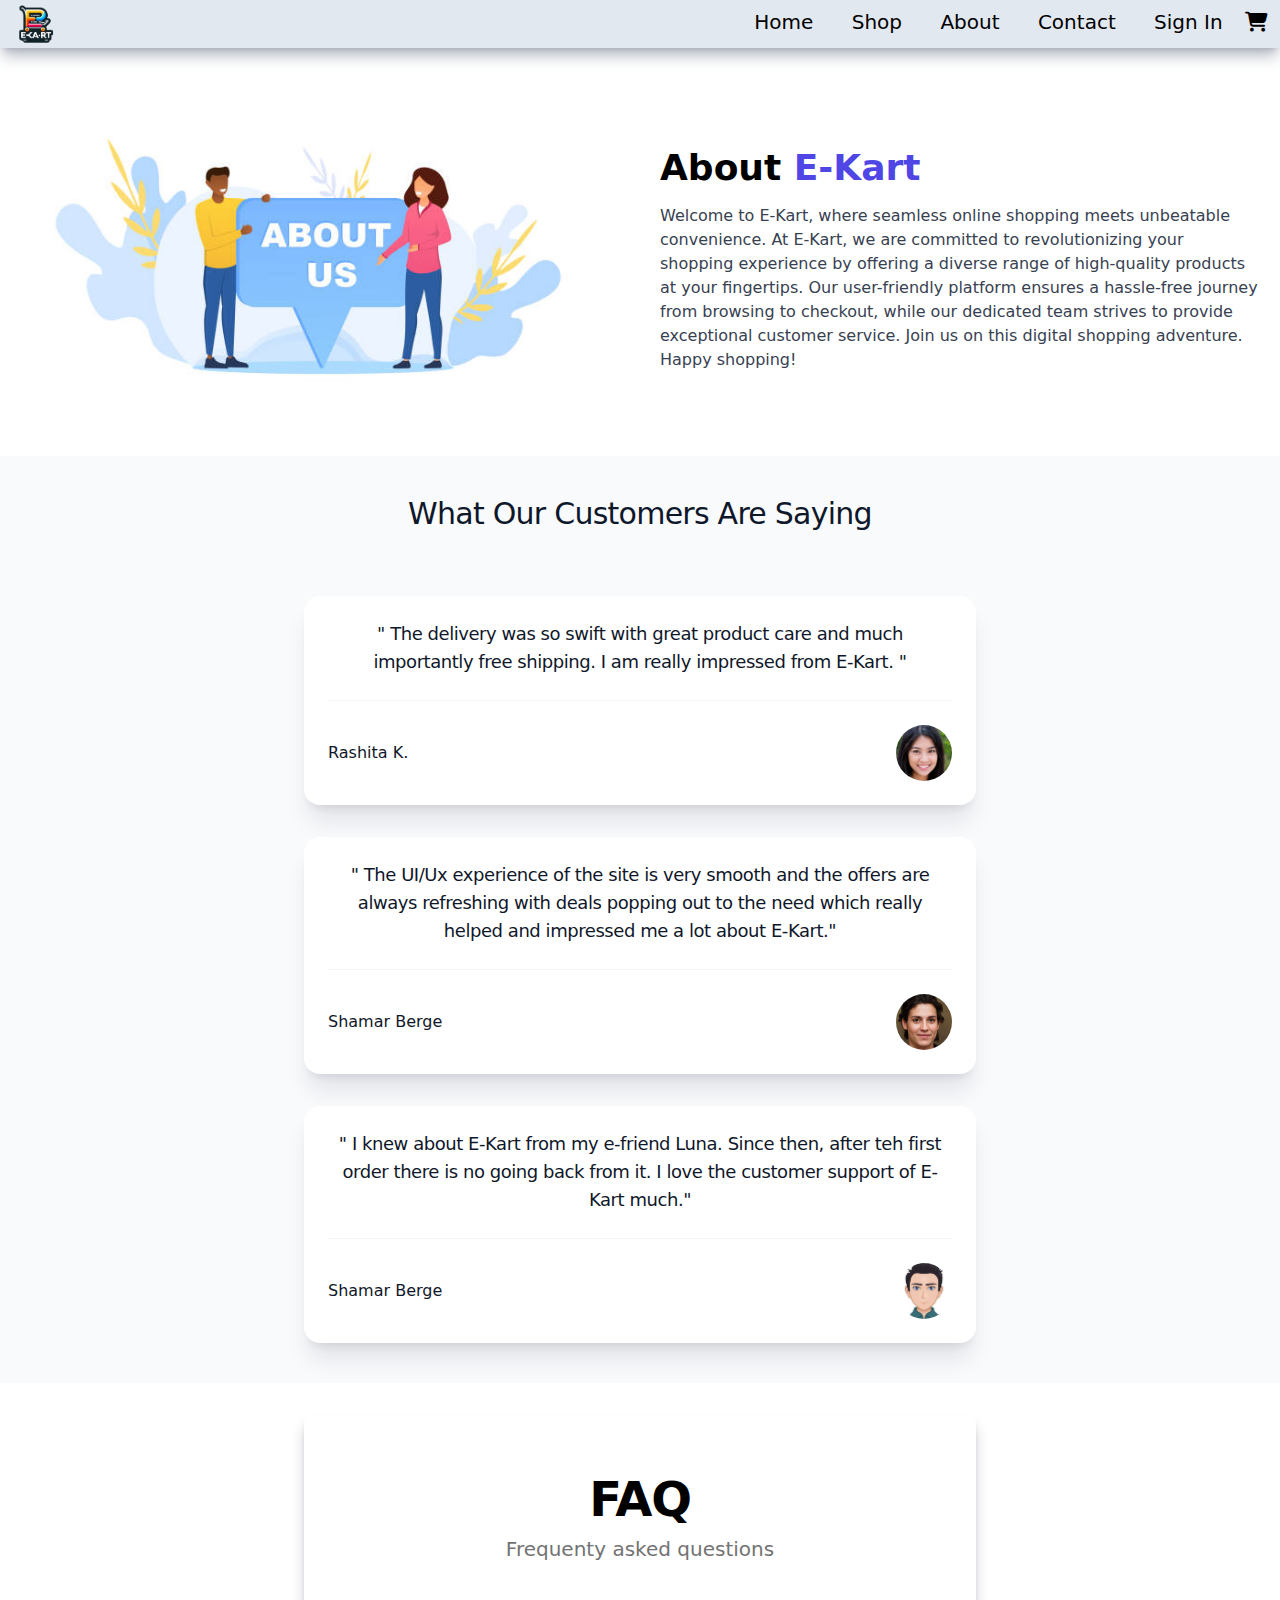
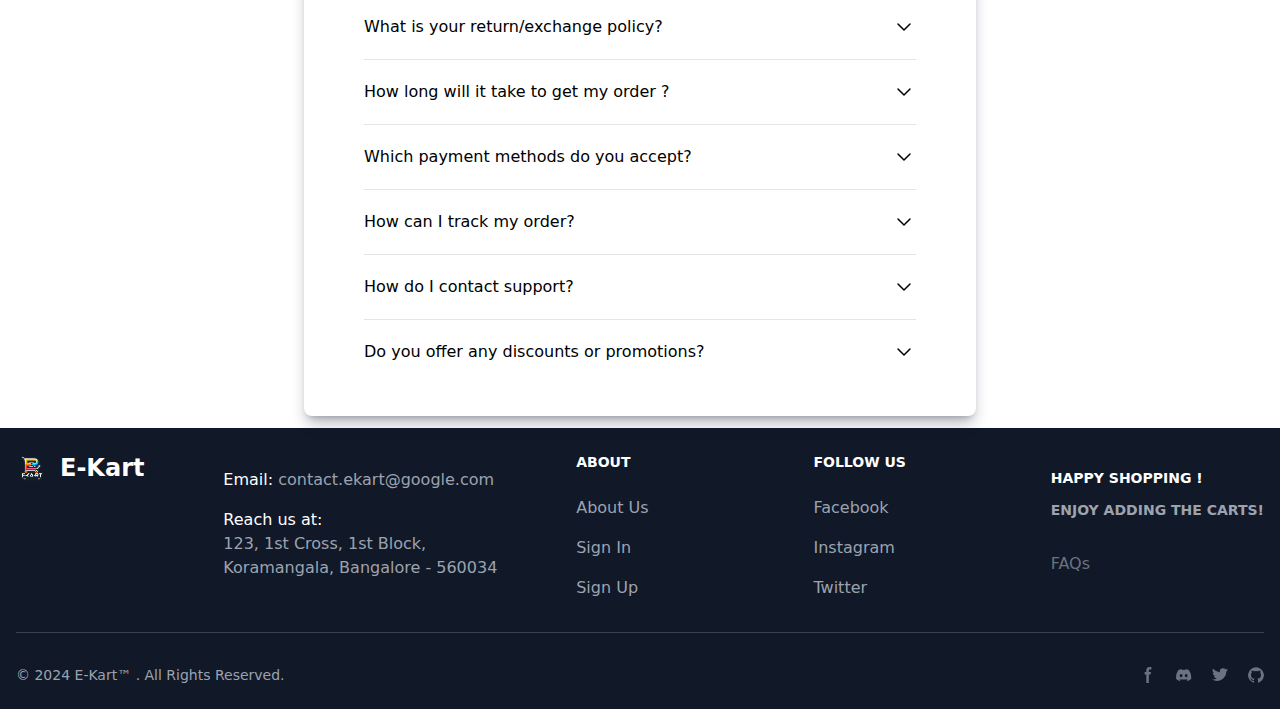
==== commit 995d1fe4: ":art: Enhance home page" ====
--- a/prod/about.html
+++ b/prod/about.html
@@ -285,7 +285,7 @@
             <hr class="my-6 sm:mx-auto border-gray-700 lg:my-8" >
 
             <div class="sm:flex sm:items-center sm:justify-between">
-                <span class="text-sm sm:text-center text-gray-400">&copy; 2023 <a href="index.html" class="hover:underline">E-Kart™</a> . All Rights Reserved.
+                <span class="text-sm sm:text-center text-gray-400">&copy; 2024 <a href="index.html" class="hover:underline">E-Kart™</a> . All Rights Reserved.
                 </span>
 
                 <div class="flex mt-4 sm:justify-center sm:mt-0">
@@ -323,6 +323,4 @@
     <!-- Footer - Ends here -->
 
 </body>
-</html>
-
-<!-- Checkout-page in Cart page  -->+</html>--- a/prod/output.css
+++ b/prod/output.css
@@ -614,12 +614,28 @@
   right: 0px;
 }
 
+.right-3 {
+  right: 0.75rem;
+}
+
 .top-0 {
   top: 0px;
 }
 
+.top-3 {
+  top: 0.75rem;
+}
+
+.top-3\.5 {
+  top: 0.875rem;
+}
+
 .m-2 {
   margin: 0.5rem;
+}
+
+.m-20 {
+  margin: 5rem;
 }
 
 .mx-auto {
@@ -652,6 +668,11 @@
   margin-bottom: 1.5rem;
 }
 
+.my-32 {
+  margin-top: 8rem;
+  margin-bottom: 8rem;
+}
+
 .mb-1 {
   margin-bottom: 0.25rem;
 }
@@ -672,6 +693,18 @@
   margin-bottom: 1.25rem;
 }
 
+.mb-6 {
+  margin-bottom: 1.5rem;
+}
+
+.mb-8 {
+  margin-bottom: 2rem;
+}
+
+.me-3 {
+  margin-inline-end: 0.75rem;
+}
+
 .ml-2 {
   margin-left: 0.5rem;
 }
@@ -688,6 +721,14 @@
   margin-right: 1rem;
 }
 
+.ms-2 {
+  margin-inline-start: 0.5rem;
+}
+
+.ms-5 {
+  margin-inline-start: 1.25rem;
+}
+
 .mt-1 {
   margin-top: 0.25rem;
 }
@@ -728,22 +769,6 @@
   margin-top: 2rem;
 }
 
-.mb-6 {
-  margin-bottom: 1.5rem;
-}
-
-.me-3 {
-  margin-inline-end: 0.75rem;
-}
-
-.ms-5 {
-  margin-inline-start: 1.25rem;
-}
-
-.mb-8 {
-  margin-bottom: 2rem;
-}
-
 .block {
   display: block;
 }
@@ -764,6 +789,10 @@
   display: grid;
 }
 
+.hidden {
+  display: none;
+}
+
 .h-1 {
   height: 0.25rem;
 }
@@ -784,14 +813,26 @@
   height: 8rem;
 }
 
+.h-4 {
+  height: 1rem;
+}
+
 .h-48 {
   height: 12rem;
 }
 
+.h-5 {
+  height: 1.25rem;
+}
+
 .h-64 {
   height: 16rem;
 }
 
+.h-8 {
+  height: 2rem;
+}
+
 .h-80 {
   height: 20rem;
 }
@@ -804,14 +845,6 @@
   height: 90vh;
 }
 
-.h-4 {
-  height: 1rem;
-}
-
-.h-8 {
-  height: 2rem;
-}
-
 .w-1\/2 {
   width: 50%;
 }
@@ -830,6 +863,14 @@
 
 .w-32 {
   width: 8rem;
+}
+
+.w-4 {
+  width: 1rem;
+}
+
+.w-5 {
+  width: 1.25rem;
 }
 
 .w-72 {
@@ -861,16 +902,20 @@
   width: 100%;
 }
 
-.w-4 {
-  width: 1rem;
-}
-
 .max-w-2xl {
   max-width: 42rem;
 }
 
+.max-w-3xl {
+  max-width: 48rem;
+}
+
 .max-w-7xl {
   max-width: 80rem;
+}
+
+.max-w-\[480px\] {
+  max-width: 480px;
 }
 
 .max-w-md {
@@ -922,14 +967,6 @@
   grid-template-columns: repeat(2, minmax(0, 1fr));
 }
 
-.grid-cols-3 {
-  grid-template-columns: repeat(3, minmax(0, 1fr));
-}
-
-.grid-cols-4 {
-  grid-template-columns: repeat(4, minmax(0, 1fr));
-}
-
 .flex-row {
   flex-direction: row;
 }
@@ -938,10 +975,6 @@
   flex-direction: column;
 }
 
-.flex-wrap {
-  flex-wrap: wrap;
-}
-
 .place-content-center {
   place-content: center;
 }
@@ -958,10 +991,18 @@
   place-items: center;
 }
 
+.items-start {
+  align-items: flex-start;
+}
+
 .items-center {
   align-items: center;
 }
 
+.justify-end {
+  justify-content: flex-end;
+}
+
 .justify-center {
   justify-content: center;
 }
@@ -970,10 +1011,6 @@
   justify-content: space-between;
 }
 
-.justify-evenly {
-  justify-content: space-evenly;
-}
-
 .justify-items-center {
   justify-items: center;
 }
@@ -984,10 +1021,6 @@
 
 .gap-6 {
   gap: 1.5rem;
-}
-
-.gap-8 {
-  gap: 2rem;
 }
 
 .gap-x-14 {
@@ -1097,6 +1130,16 @@
   border-color: rgb(209 213 219 / var(--tw-border-opacity));
 }
 
+.border-gray-600 {
+  --tw-border-opacity: 1;
+  border-color: rgb(75 85 99 / var(--tw-border-opacity));
+}
+
+.border-gray-700 {
+  --tw-border-opacity: 1;
+  border-color: rgb(55 65 81 / var(--tw-border-opacity));
+}
+
 .border-slate-100 {
   --tw-border-opacity: 1;
   border-color: rgb(241 245 249 / var(--tw-border-opacity));
@@ -1107,11 +1150,6 @@
   border-color: rgb(234 179 8 / var(--tw-border-opacity));
 }
 
-.border-gray-700 {
-  --tw-border-opacity: 1;
-  border-color: rgb(55 65 81 / var(--tw-border-opacity));
-}
-
 .bg-blue-500 {
   --tw-bg-opacity: 1;
   background-color: rgb(59 130 246 / var(--tw-bg-opacity));
@@ -1127,6 +1165,16 @@
   background-color: rgb(229 231 235 / var(--tw-bg-opacity));
 }
 
+.bg-gray-50 {
+  --tw-bg-opacity: 1;
+  background-color: rgb(249 250 251 / var(--tw-bg-opacity));
+}
+
+.bg-gray-600 {
+  --tw-bg-opacity: 1;
+  background-color: rgb(75 85 99 / var(--tw-bg-opacity));
+}
+
 .bg-gray-700 {
   --tw-bg-opacity: 1;
   background-color: rgb(55 65 81 / var(--tw-bg-opacity));
@@ -1167,12 +1215,26 @@
   background-color: rgb(255 255 255 / var(--tw-bg-opacity));
 }
 
+.bg-black {
+  --tw-bg-opacity: 1;
+  background-color: rgb(0 0 0 / var(--tw-bg-opacity));
+}
+
+.bg-sky-400 {
+  --tw-bg-opacity: 1;
+  background-color: rgb(56 189 248 / var(--tw-bg-opacity));
+}
+
 .bg-cover {
   background-size: cover;
 }
 
 .bg-top {
   background-position: top;
+}
+
+.fill-current {
+  fill: currentColor;
 }
 
 .object-cover {
@@ -1185,6 +1247,10 @@
      object-position: center;
 }
 
+.p-1 {
+  padding: 0.25rem;
+}
+
 .p-10 {
   padding: 2.5rem;
 }
@@ -1193,6 +1259,10 @@
   padding: 0.75rem;
 }
 
+.p-4 {
+  padding: 1rem;
+}
+
 .p-5 {
   padding: 1.25rem;
 }
@@ -1207,10 +1277,6 @@
 
 .p-\[14px\] {
   padding: 14px;
-}
-
-.p-4 {
-  padding: 1rem;
 }
 
 .px-0 {
@@ -1243,6 +1309,16 @@
   padding-right: 1.5rem;
 }
 
+.py-0 {
+  padding-top: 0px;
+  padding-bottom: 0px;
+}
+
+.py-0\.5 {
+  padding-top: 0.125rem;
+  padding-bottom: 0.125rem;
+}
+
 .py-1 {
   padding-top: 0.25rem;
   padding-bottom: 0.25rem;
@@ -1278,16 +1354,16 @@
   padding-bottom: 1.25rem;
 }
 
+.py-6 {
+  padding-top: 1.5rem;
+  padding-bottom: 1.5rem;
+}
+
 .py-8 {
   padding-top: 2rem;
   padding-bottom: 2rem;
 }
 
-.py-6 {
-  padding-top: 1.5rem;
-  padding-bottom: 1.5rem;
-}
-
 .pb-10 {
   padding-bottom: 2.5rem;
 }
@@ -1314,10 +1390,6 @@
 
 .pt-3 {
   padding-top: 0.75rem;
-}
-
-.pt-5 {
-  padding-top: 1.25rem;
 }
 
 .pt-6 {
@@ -1430,11 +1502,21 @@
   color: rgb(0 0 0 / var(--tw-text-opacity));
 }
 
+.text-blue-600 {
+  --tw-text-opacity: 1;
+  color: rgb(37 99 235 / var(--tw-text-opacity));
+}
+
 .text-cyan-400 {
   --tw-text-opacity: 1;
   color: rgb(34 211 238 / var(--tw-text-opacity));
 }
 
+.text-gray-200 {
+  --tw-text-opacity: 1;
+  color: rgb(229 231 235 / var(--tw-text-opacity));
+}
+
 .text-gray-400 {
   --tw-text-opacity: 1;
   color: rgb(156 163 175 / var(--tw-text-opacity));
@@ -1495,11 +1577,21 @@
   color: rgb(185 28 28 / var(--tw-text-opacity));
 }
 
+.text-rose-500 {
+  --tw-text-opacity: 1;
+  color: rgb(244 63 94 / var(--tw-text-opacity));
+}
+
 .text-slate-900 {
   --tw-text-opacity: 1;
   color: rgb(15 23 42 / var(--tw-text-opacity));
 }
 
+.text-teal-300 {
+  --tw-text-opacity: 1;
+  color: rgb(94 234 212 / var(--tw-text-opacity));
+}
+
 .text-teal-600 {
   --tw-text-opacity: 1;
   color: rgb(13 148 136 / var(--tw-text-opacity));
@@ -1510,9 +1602,9 @@
   color: rgb(255 255 255 / var(--tw-text-opacity));
 }
 
-.text-gray-300 {
-  --tw-text-opacity: 1;
-  color: rgb(209 213 219 / var(--tw-text-opacity));
+.text-blue-400 {
+  --tw-text-opacity: 1;
+  color: rgb(96 165 250 / var(--tw-text-opacity));
 }
 
 .antialiased {
@@ -1520,12 +1612,32 @@
   -moz-osx-font-smoothing: grayscale;
 }
 
+.placeholder-gray-400::-moz-placeholder {
+  --tw-placeholder-opacity: 1;
+  color: rgb(156 163 175 / var(--tw-placeholder-opacity));
+}
+
+.placeholder-gray-400::placeholder {
+  --tw-placeholder-opacity: 1;
+  color: rgb(156 163 175 / var(--tw-placeholder-opacity));
+}
+
 .opacity-60 {
   opacity: 0.6;
 }
 
-.opacity-75 {
-  opacity: 0.75;
+.opacity-85 {
+  opacity: 0.85;
+}
+
+.opacity-95 {
+  opacity: 0.95;
+}
+
+.shadow {
+  --tw-shadow: 0 1px 3px 0 rgb(0 0 0 / 0.1), 0 1px 2px -1px rgb(0 0 0 / 0.1);
+  --tw-shadow-colored: 0 1px 3px 0 var(--tw-shadow-color), 0 1px 2px -1px var(--tw-shadow-color);
+  box-shadow: var(--tw-ring-offset-shadow, 0 0 #0000), var(--tw-ring-shadow, 0 0 #0000), var(--tw-shadow);
 }
 
 .shadow-2xl {
@@ -1636,11 +1748,21 @@
   cursor: pointer;
 }
 
+.hover\:bg-blue-400:hover {
+  --tw-bg-opacity: 1;
+  background-color: rgb(96 165 250 / var(--tw-bg-opacity));
+}
+
 .hover\:bg-gray-100:hover {
   --tw-bg-opacity: 1;
   background-color: rgb(243 244 246 / var(--tw-bg-opacity));
 }
 
+.hover\:bg-gray-200:hover {
+  --tw-bg-opacity: 1;
+  background-color: rgb(229 231 235 / var(--tw-bg-opacity));
+}
+
 .hover\:bg-gray-700:hover {
   --tw-bg-opacity: 1;
   background-color: rgb(55 65 81 / var(--tw-bg-opacity));
@@ -1651,6 +1773,11 @@
   background-color: rgb(74 222 128 / var(--tw-bg-opacity));
 }
 
+.hover\:bg-green-500:hover {
+  --tw-bg-opacity: 1;
+  background-color: rgb(34 197 94 / var(--tw-bg-opacity));
+}
+
 .hover\:bg-indigo-600:hover {
   --tw-bg-opacity: 1;
   background-color: rgb(79 70 229 / var(--tw-bg-opacity));
@@ -1666,14 +1793,14 @@
   color: rgb(29 78 216 / var(--tw-text-opacity));
 }
 
+.hover\:text-gray-900:hover {
+  --tw-text-opacity: 1;
+  color: rgb(17 24 39 / var(--tw-text-opacity));
+}
+
 .hover\:text-green-700:hover {
   --tw-text-opacity: 1;
   color: rgb(21 128 61 / var(--tw-text-opacity));
-}
-
-.hover\:text-gray-900:hover {
-  --tw-text-opacity: 1;
-  color: rgb(17 24 39 / var(--tw-text-opacity));
 }
 
 .hover\:underline:hover {
@@ -1723,6 +1850,11 @@
   box-shadow: var(--tw-ring-offset-shadow), var(--tw-ring-shadow), var(--tw-shadow, 0 0 #0000);
 }
 
+.focus\:ring-blue-300:focus {
+  --tw-ring-opacity: 1;
+  --tw-ring-color: rgb(147 197 253 / var(--tw-ring-opacity));
+}
+
 .focus\:ring-blue-700:focus {
   --tw-ring-opacity: 1;
   --tw-ring-color: rgb(29 78 216 / var(--tw-ring-opacity));
@@ -1818,12 +1950,12 @@
     justify-content: space-between;
   }
 
+  .sm\:gap-6 {
+    gap: 1.5rem;
+  }
+
   .sm\:gap-8 {
     gap: 2rem;
-  }
-
-  .sm\:gap-6 {
-    gap: 1.5rem;
   }
 
   .sm\:gap-y-8 {
@@ -1885,11 +2017,6 @@
 
   .md\:justify-between {
     justify-content: space-between;
-  }
-
-  .md\:px-12 {
-    padding-left: 3rem;
-    padding-right: 3rem;
   }
 
   .md\:text-5xl {
@@ -1917,27 +2044,46 @@
     padding-left: 2rem;
     padding-right: 2rem;
   }
-
-  .lg\:py-8 {
-    padding-top: 2rem;
-    padding-bottom: 2rem;
-  }
 }
 
 @media (prefers-color-scheme: dark) {
+  .dark\:border-none {
+    border-style: none;
+  }
+
   .dark\:border-gray-700 {
     --tw-border-opacity: 1;
     border-color: rgb(55 65 81 / var(--tw-border-opacity));
   }
 
+  .dark\:bg-gray-300 {
+    --tw-bg-opacity: 1;
+    background-color: rgb(209 213 219 / var(--tw-bg-opacity));
+  }
+
+  .dark\:bg-gray-700 {
+    --tw-bg-opacity: 1;
+    background-color: rgb(55 65 81 / var(--tw-bg-opacity));
+  }
+
   .dark\:bg-gray-800 {
     --tw-bg-opacity: 1;
     background-color: rgb(31 41 55 / var(--tw-bg-opacity));
   }
 
-  .dark\:bg-gray-900 {
+  .dark\:bg-green-600 {
     --tw-bg-opacity: 1;
-    background-color: rgb(17 24 39 / var(--tw-bg-opacity));
+    background-color: rgb(22 163 74 / var(--tw-bg-opacity));
+  }
+
+  .dark\:text-blue-500 {
+    --tw-text-opacity: 1;
+    color: rgb(59 130 246 / var(--tw-text-opacity));
+  }
+
+  .dark\:text-gray-400 {
+    --tw-text-opacity: 1;
+    color: rgb(156 163 175 / var(--tw-text-opacity));
   }
 
   .dark\:text-white {
@@ -1945,16 +2091,16 @@
     color: rgb(255 255 255 / var(--tw-text-opacity));
   }
 
-  .dark\:text-gray-400 {
-    --tw-text-opacity: 1;
-    color: rgb(156 163 175 / var(--tw-text-opacity));
-  }
-
   .dark\:hover\:bg-gray-700:hover {
     --tw-bg-opacity: 1;
     background-color: rgb(55 65 81 / var(--tw-bg-opacity));
   }
 
+  .dark\:hover\:bg-green-700:hover {
+    --tw-bg-opacity: 1;
+    background-color: rgb(21 128 61 / var(--tw-bg-opacity));
+  }
+
   .dark\:hover\:text-white:hover {
     --tw-text-opacity: 1;
     color: rgb(255 255 255 / var(--tw-text-opacity));
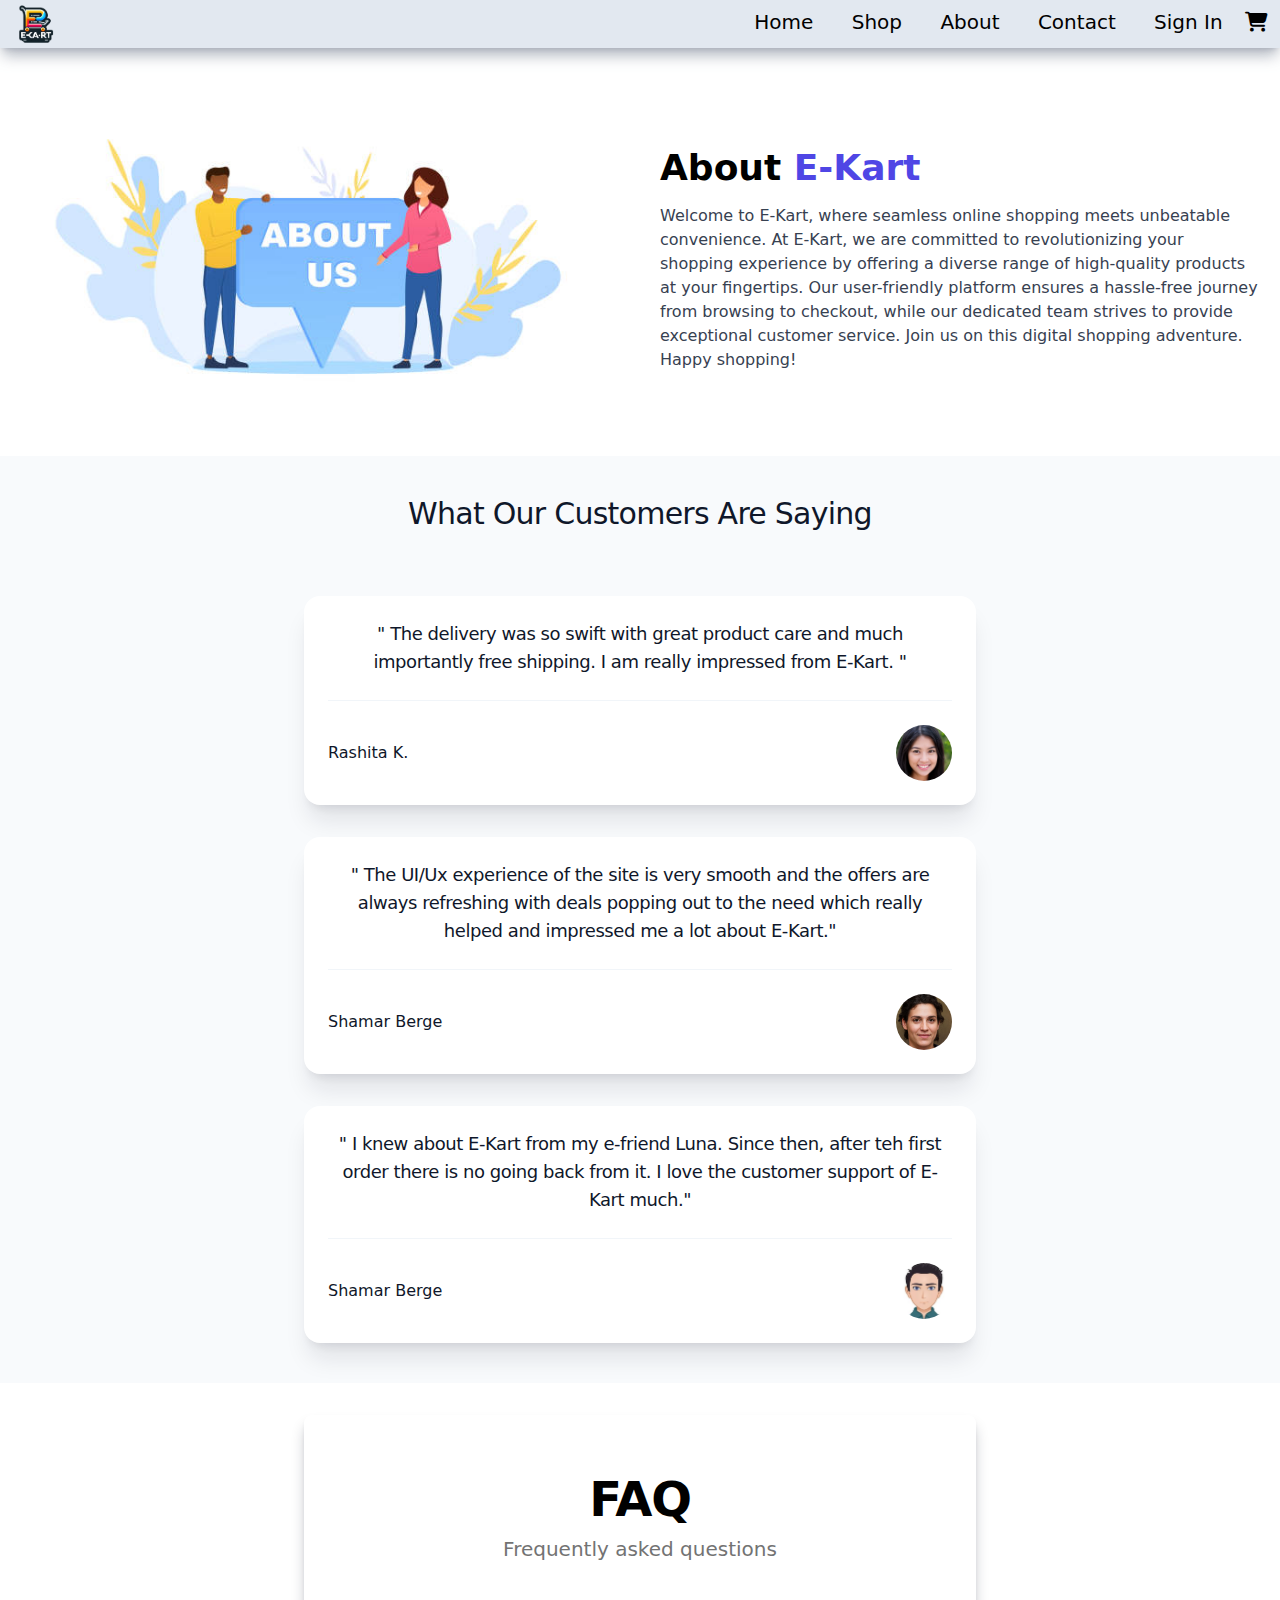
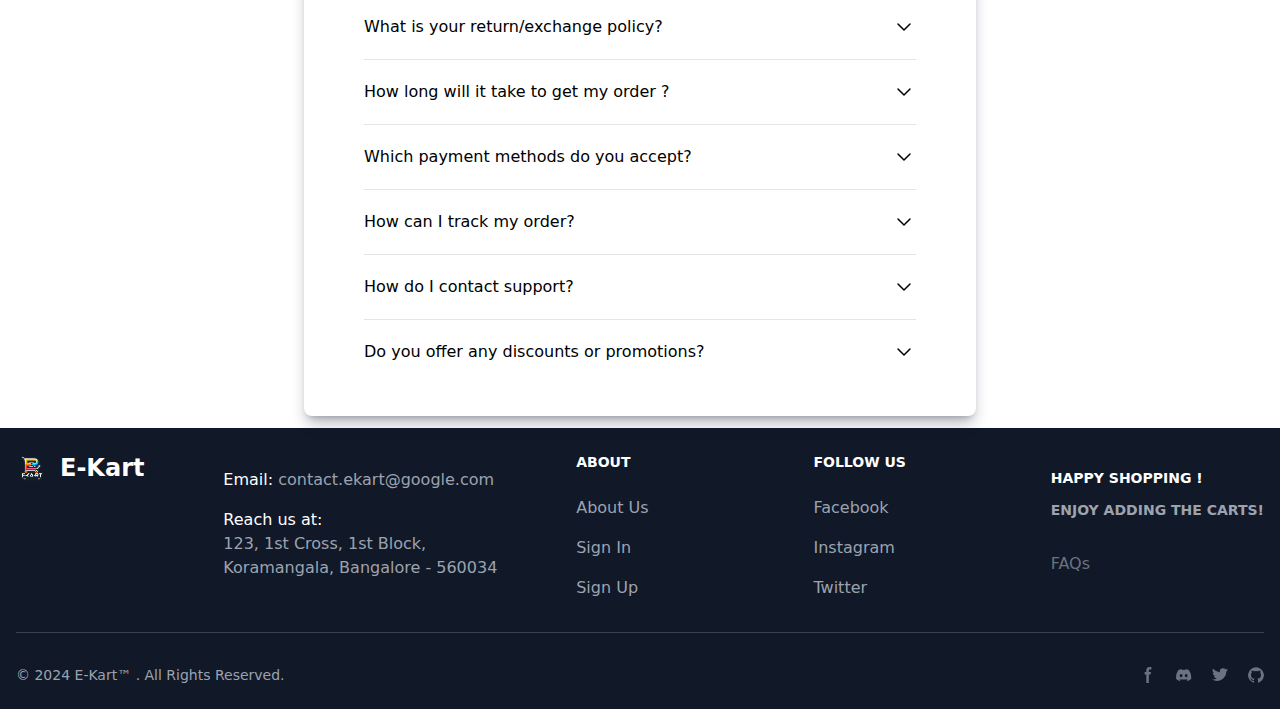
==== commit 22a56894: ":truck: Change folder structure" ====
--- a/prod/about.html
+++ b/prod/about.html
@@ -5,7 +5,7 @@
     <meta name="viewport" content="width=device-width, initial-scale=1.0">
     <title>About</title>
     <link rel="stylesheet" href="output.css">
-    <link rel="shortcut icon" href="../img/logo.png" type="image/x-icon">
+    <link rel="shortcut icon" href="./img/logo.png" type="image/x-icon">
     <link rel="stylesheet" href="https://cdnjs.cloudflare.com/ajax/libs/font-awesome/6.4.0/css/all.min.css">
 </head>
 <body>
@@ -13,7 +13,7 @@
     <nav class="bg-slate-200 shadow-lg shadow-gray-400/80">
         <div class="flex place-content-between px-3">
             <div>
-                <img class="h-12 w-auto" src="../img/logo.png" alt="Logo">
+                <img class="h-12 w-auto" src="./img/logo.png" alt="Logo">
             </div>
             <div class="pt-2">
                 <div class="text-xl">
@@ -33,7 +33,7 @@
         <div class="flex items-center max-w-screen-xl">
             <div class="w-1/2 p-10">
                 <div class="image object-center text-center">
-                    <img src="../img/about.png" alt="About Us">
+                    <img src="./img/about.png" alt="About Us">
                 </div>
             </div>
             <div class="w-1/2 p-5">
@@ -62,7 +62,7 @@
                             <div class="font-display text-base text-slate-900">Rashita K.</div>
                         </div>
                         <div class="overflow-hidden rounded-full bg-slate-50">
-                            <img class="h-14 w-14 object-cover" src="../img/feedback/f1.jpeg" alt="user1">
+                            <img class="h-14 w-14 object-cover" src="./img/feedback/f1.jpeg" alt="user1">
                         </div>
                         </figcaption>
                     </figure>
@@ -76,7 +76,7 @@
                         <div class="font-display text-base text-slate-900">Shamar Berge</div>
                         </div>
                         <div class="overflow-hidden rounded-full bg-slate-50">
-                        <img class="h-14 w-14 object-cover" src="../img/feedback/f2.jpg" alt="user2">
+                        <img class="h-14 w-14 object-cover" src="./img/feedback/f2.jpg" alt="user2">
                         </div>
                     </figcaption>
                     </figure>
@@ -90,7 +90,7 @@
                         <div class="font-display text-base text-slate-900">Shamar Berge</div>
                         </div>
                         <div class="overflow-hidden rounded-full bg-slate-50">
-                        <img class="h-14 w-14 object-cover" src="../img/feedback/f3.jpeg" alt="user2">
+                        <img class="h-14 w-14 object-cover" src="./img/feedback/f3.jpeg" alt="user2">
                         </div>
                     </figcaption>
                     </figure>
@@ -98,14 +98,14 @@
             </ul>
         </div>
       </section>
-    <!-- Testimonials - Section starts here -->
+    <!-- Testimonials - Section ends here -->
 
     <div id="faq">
         <div class="relative w-full bg-white px-6 pt-10 pb-8 mt-8 mb-3 shadow-lg shadow-slate-900/30 ring-gray-900/5 sm:mx-auto sm:max-w-2xl sm:rounded-lg sm:px-10">
         <div class="mx-auto px-5">
             <div class="flex flex-col items-center">
                 <h2 class="mt-5 text-center text-3xl font-bold tracking-tight md:text-5xl">FAQ</h2>
-                <p class="mt-3 text-lg text-neutral-500 md:text-xl">Frequenty asked questions</p>
+                <p class="mt-3 text-lg text-neutral-500 md:text-xl">Frequently asked questions</p>
             </div>
             <div class="mx-auto mt-8 grid max-w-xl divide-y divide-neutral-200">
                 <div class="py-5">
@@ -222,7 +222,7 @@
             <div class="md:flex md:justify-between">
             <div class="mb-6 md:mb-0">
                 <a href="index.html" class="flex items-center">
-                    <img src="../img/logo.png" class="h-8 me-3" alt="E-Kart Logo">
+                    <img src="./img/logo.png" class="h-8 me-3" alt="E-Kart Logo">
                     <span class="self-center text-2xl font-semibold whitespace-nowrap text-white">E-Kart</span>
                 </a>
             </div>
--- a/prod/output.css
+++ b/prod/output.css
@@ -668,11 +668,6 @@
   margin-bottom: 1.5rem;
 }
 
-.my-32 {
-  margin-top: 8rem;
-  margin-bottom: 8rem;
-}
-
 .mb-1 {
   margin-bottom: 0.25rem;
 }
@@ -1215,16 +1210,6 @@
   background-color: rgb(255 255 255 / var(--tw-bg-opacity));
 }
 
-.bg-black {
-  --tw-bg-opacity: 1;
-  background-color: rgb(0 0 0 / var(--tw-bg-opacity));
-}
-
-.bg-sky-400 {
-  --tw-bg-opacity: 1;
-  background-color: rgb(56 189 248 / var(--tw-bg-opacity));
-}
-
 .bg-cover {
   background-size: cover;
 }
@@ -1502,6 +1487,11 @@
   color: rgb(0 0 0 / var(--tw-text-opacity));
 }
 
+.text-blue-400 {
+  --tw-text-opacity: 1;
+  color: rgb(96 165 250 / var(--tw-text-opacity));
+}
+
 .text-blue-600 {
   --tw-text-opacity: 1;
   color: rgb(37 99 235 / var(--tw-text-opacity));
@@ -1577,11 +1567,6 @@
   color: rgb(185 28 28 / var(--tw-text-opacity));
 }
 
-.text-rose-500 {
-  --tw-text-opacity: 1;
-  color: rgb(244 63 94 / var(--tw-text-opacity));
-}
-
 .text-slate-900 {
   --tw-text-opacity: 1;
   color: rgb(15 23 42 / var(--tw-text-opacity));
@@ -1600,11 +1585,6 @@
 .text-white {
   --tw-text-opacity: 1;
   color: rgb(255 255 255 / var(--tw-text-opacity));
-}
-
-.text-blue-400 {
-  --tw-text-opacity: 1;
-  color: rgb(96 165 250 / var(--tw-text-opacity));
 }
 
 .antialiased {
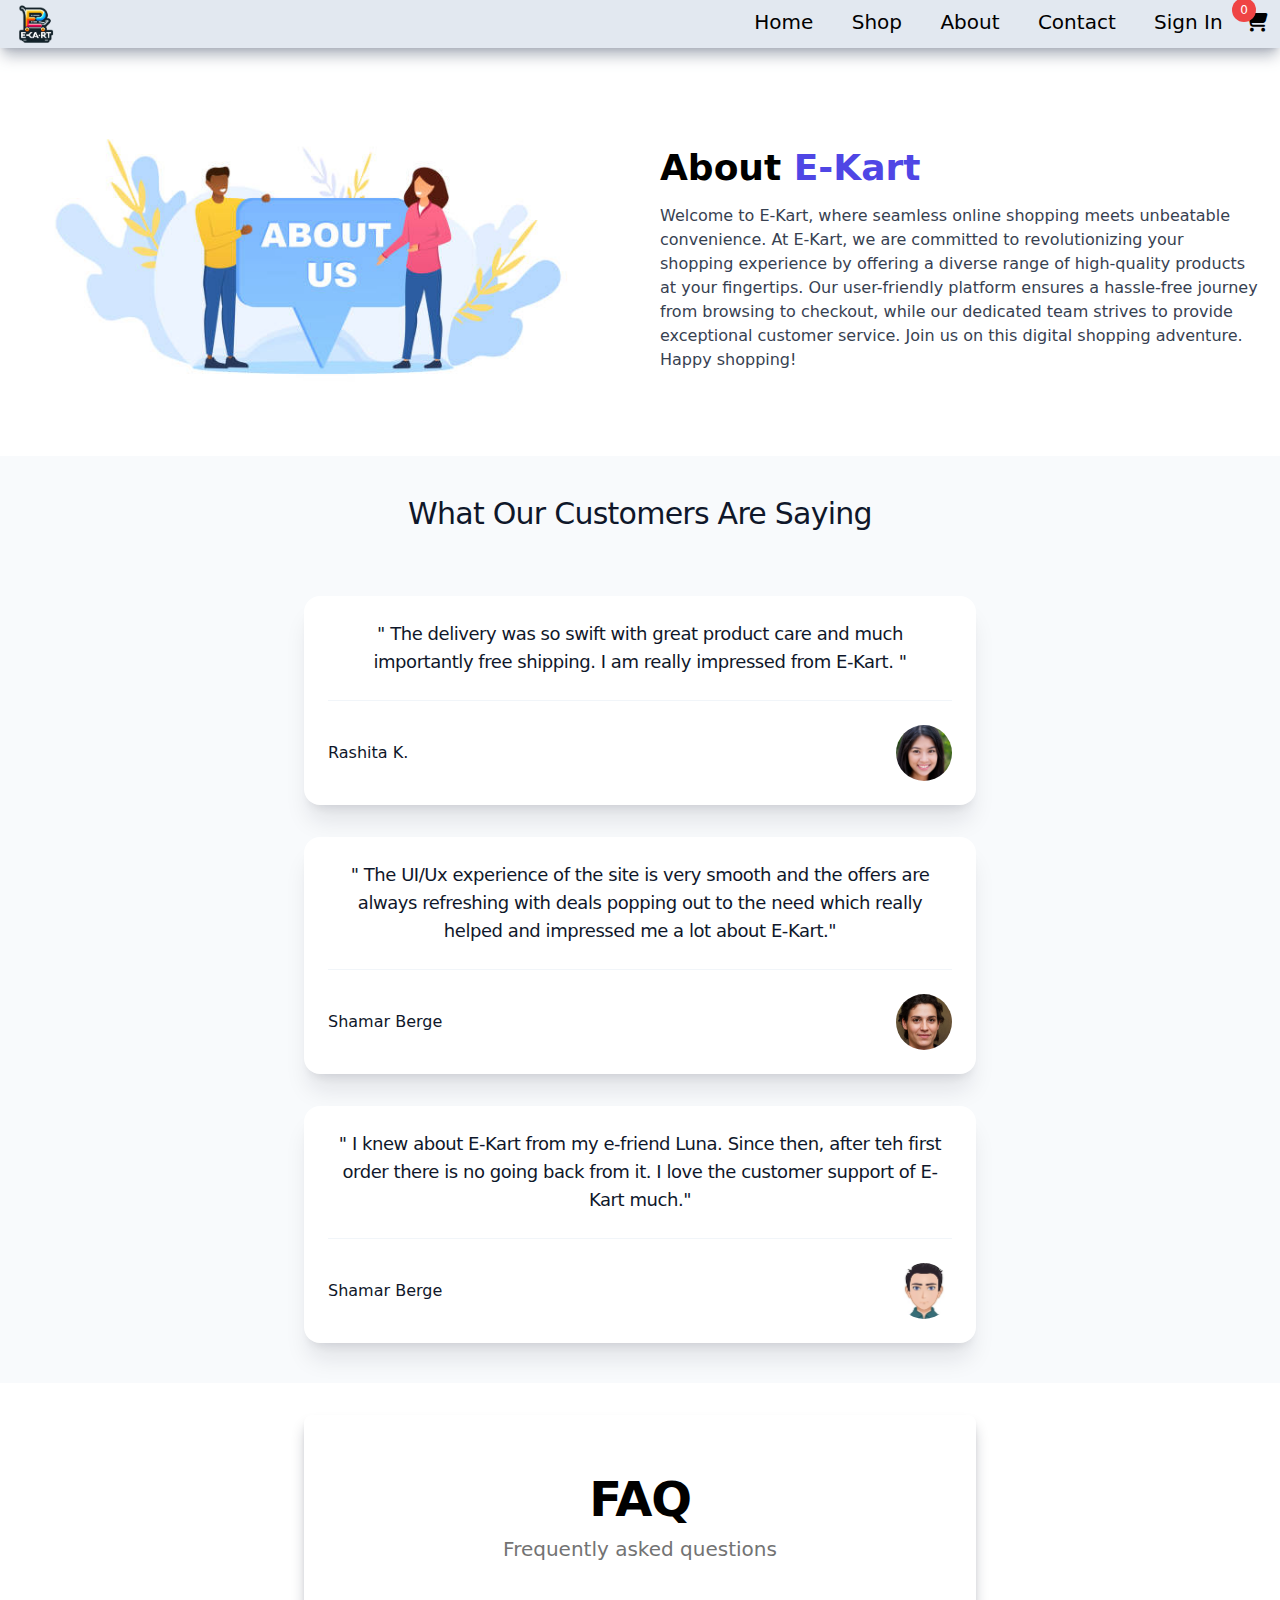
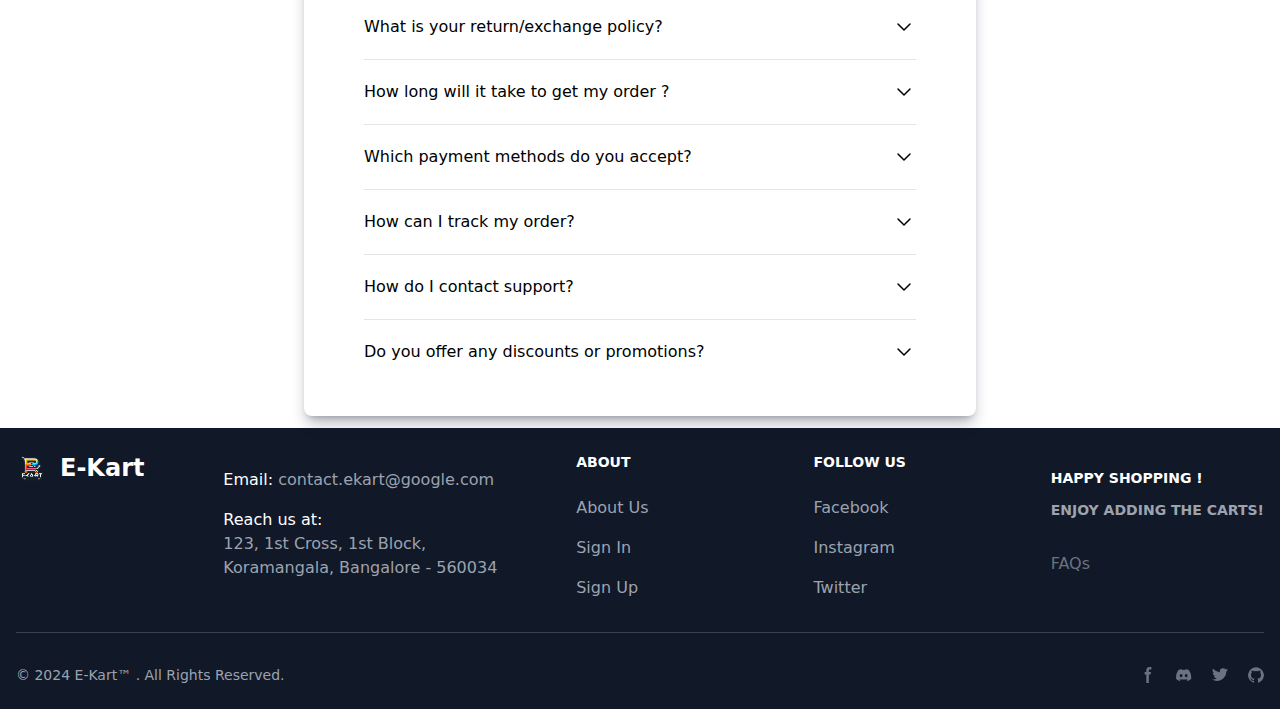
==== commit 37f7099d: ":zap: Minor code changes" ====
--- a/prod/about.html
+++ b/prod/about.html
@@ -15,6 +15,7 @@
             <div>
                 <img class="h-12 w-auto" src="./img/logo.png" alt="Logo">
             </div>
+
             <div class="pt-2">
                 <div class="text-xl">
                     <a class="px-4 hover:text-green-700" href="index.html">Home</a>
@@ -22,7 +23,10 @@
                     <a class="px-4 hover:text-green-700" href="about.html">About</a>
                     <a class="px-4 hover:text-green-700" href="contact.html">Contact</a>
                     <a class="px-4 hover:text-green-700" href="signin.html">Sign In</a>
-                    <a href="cart.html"><i id="bag" class="fa-solid fa-cart-shopping"></i></a>
+                    <a href="cart.html" class="relative">
+                        <i id="bag cart-icon" class="fa-solid fa-cart-shopping"></i>
+                        <span id="cart-counter" class="absolute top-0 right-3 transform translate-x-1/2 -translate-y-1/2 rounded-full bg-red-500 text-white text-xs px-2 py-1">0</span>
+                    </a>
                 </div>
             </div>
         </div>
@@ -321,6 +325,29 @@
         </div>
     </footer>
     <!-- Footer - Ends here -->
+    <script>
+        document.addEventListener("DOMContentLoaded", function () {
+            const addToCartButtons = document.querySelectorAll("#add-to-cart-button");
+            const cartCounter = document.getElementById("cart-counter");
+
+            // Retrieve the cart count from localStorage or set it to 0 if it doesn't exist
+            let cartCount = localStorage.getItem("cartCount") || 0;
+            cartCounter.textContent = cartCount;
+
+            // Function to update cart count in localStorage and show alert
+            function addToCart() {
+                cartCount++;
+                localStorage.setItem("cartCount", cartCount);
+                cartCounter.textContent = cartCount;
+                // alert("Product added to cart successfully");
+            }
+
+            // Add click event listener to each add to cart button
+            addToCartButtons.forEach(button => {
+                button.addEventListener("click", addToCart);
+            });
+        }); 
+    </script>
 
 </body>
 </html>